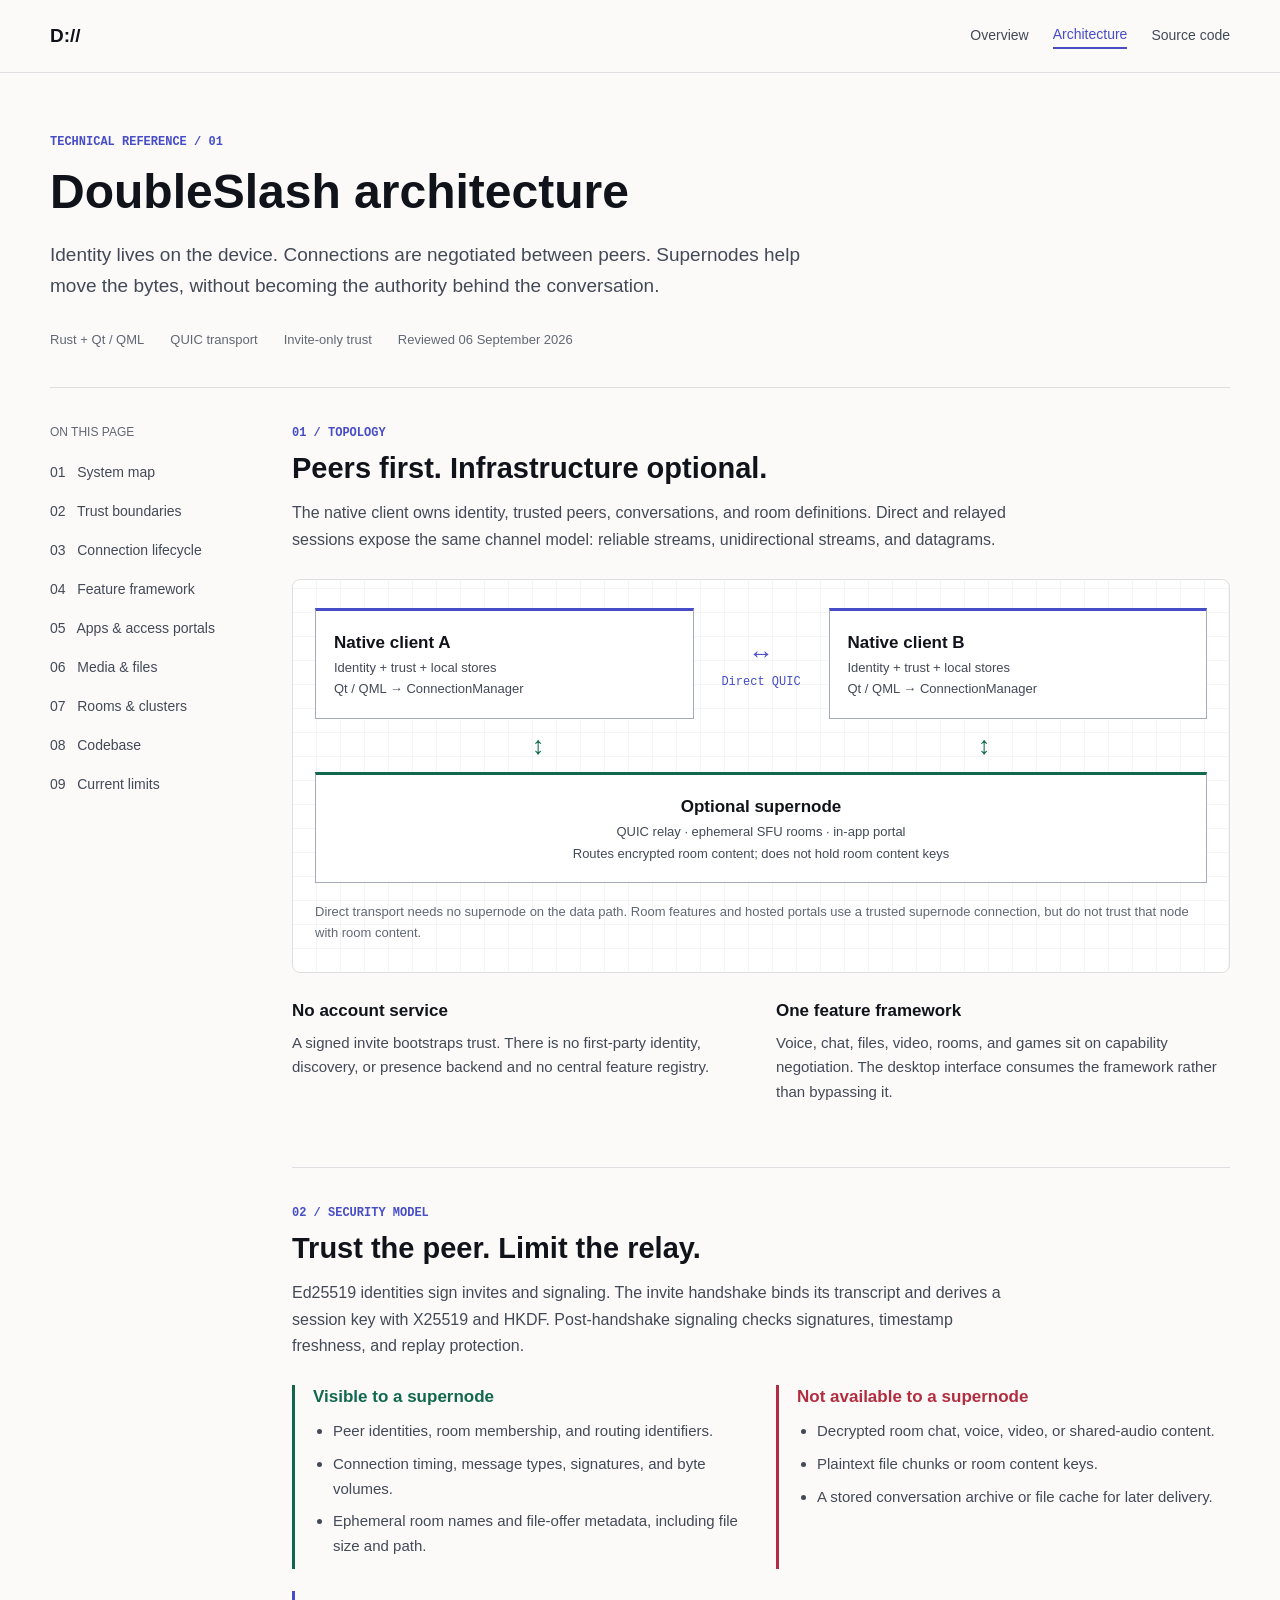
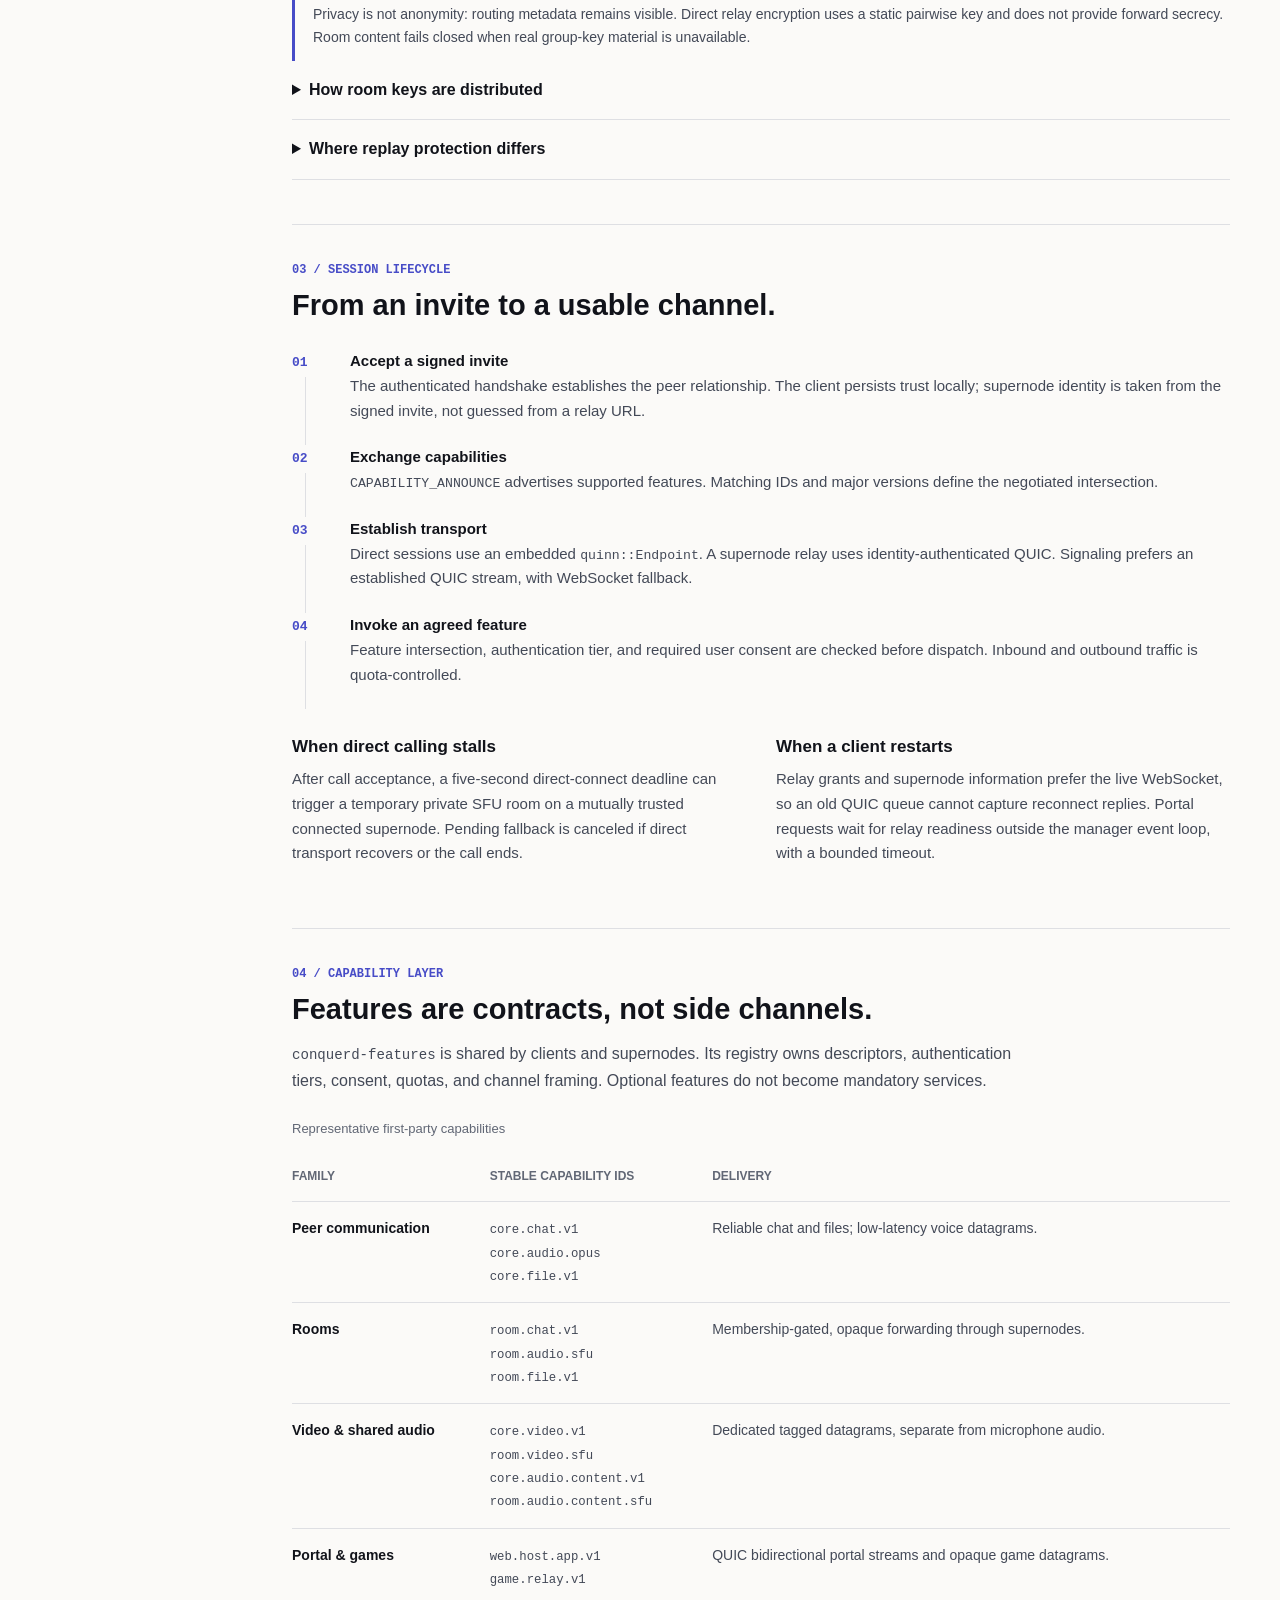
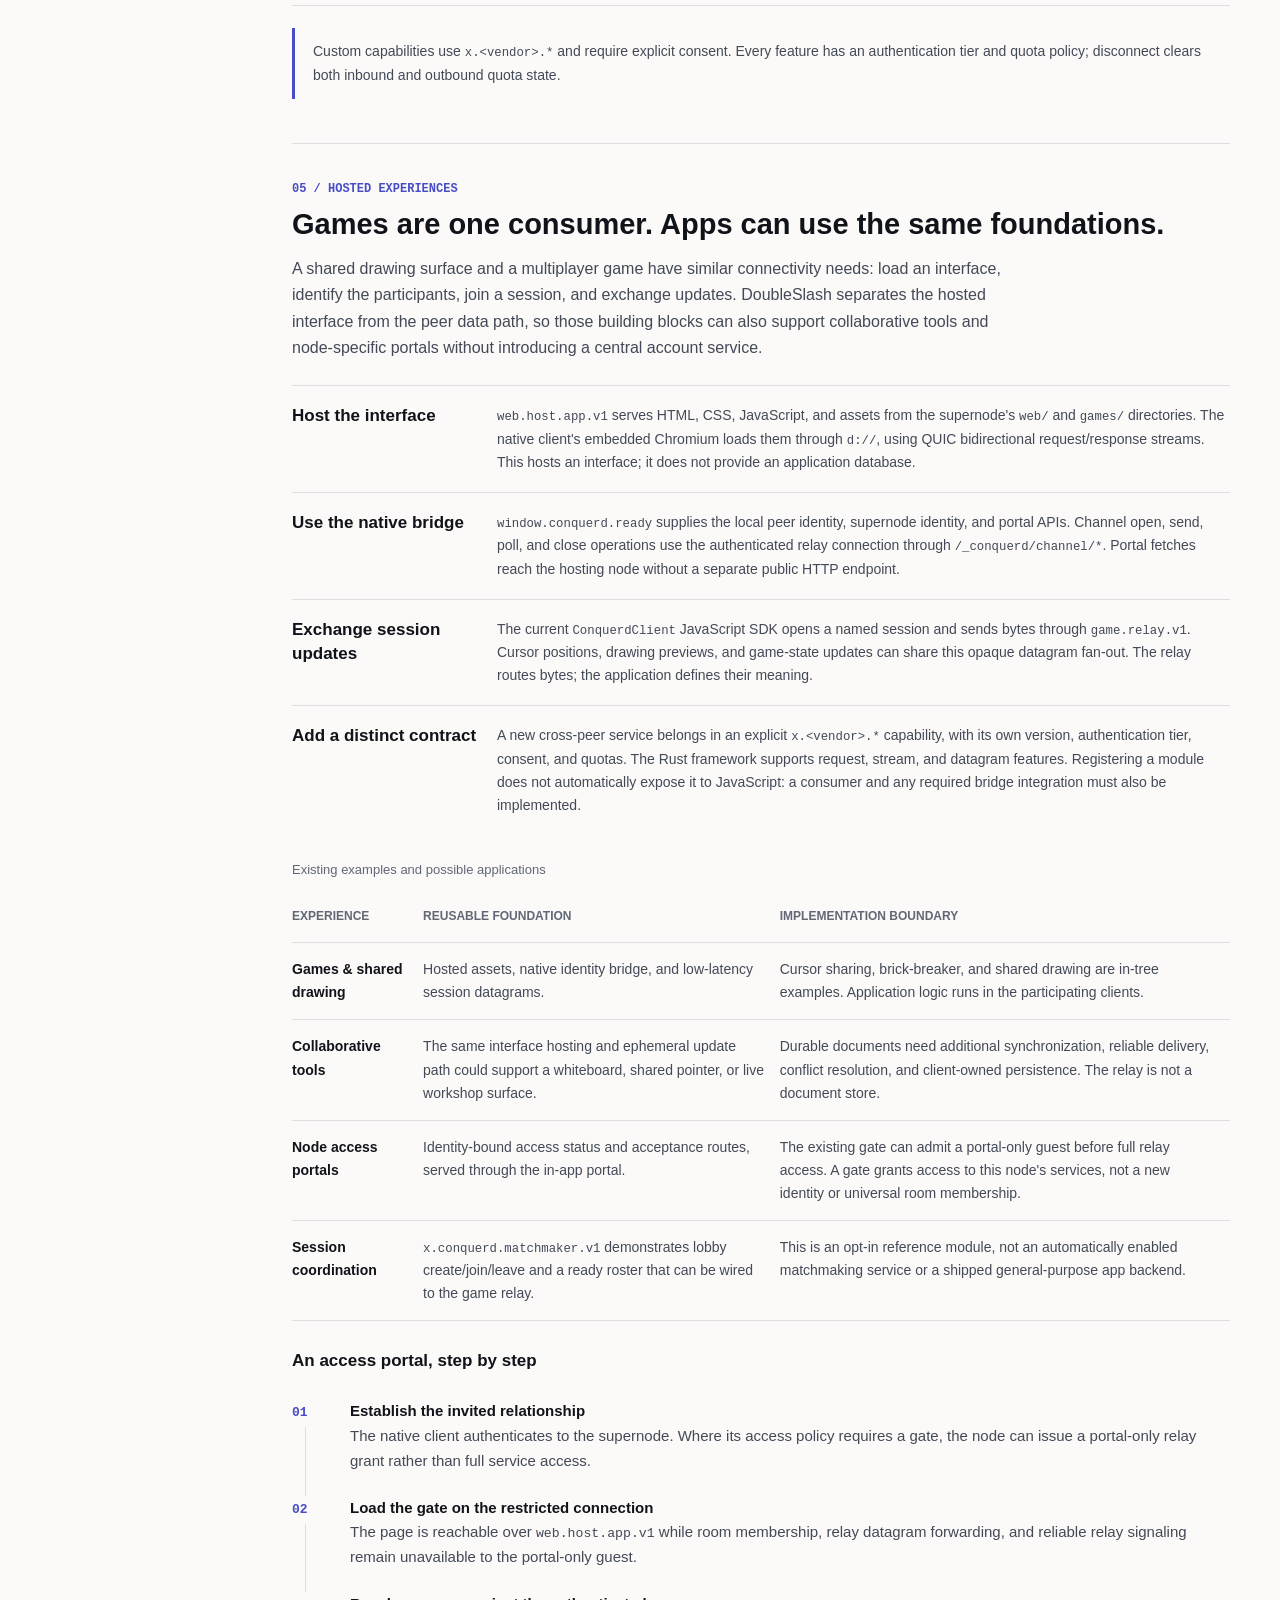
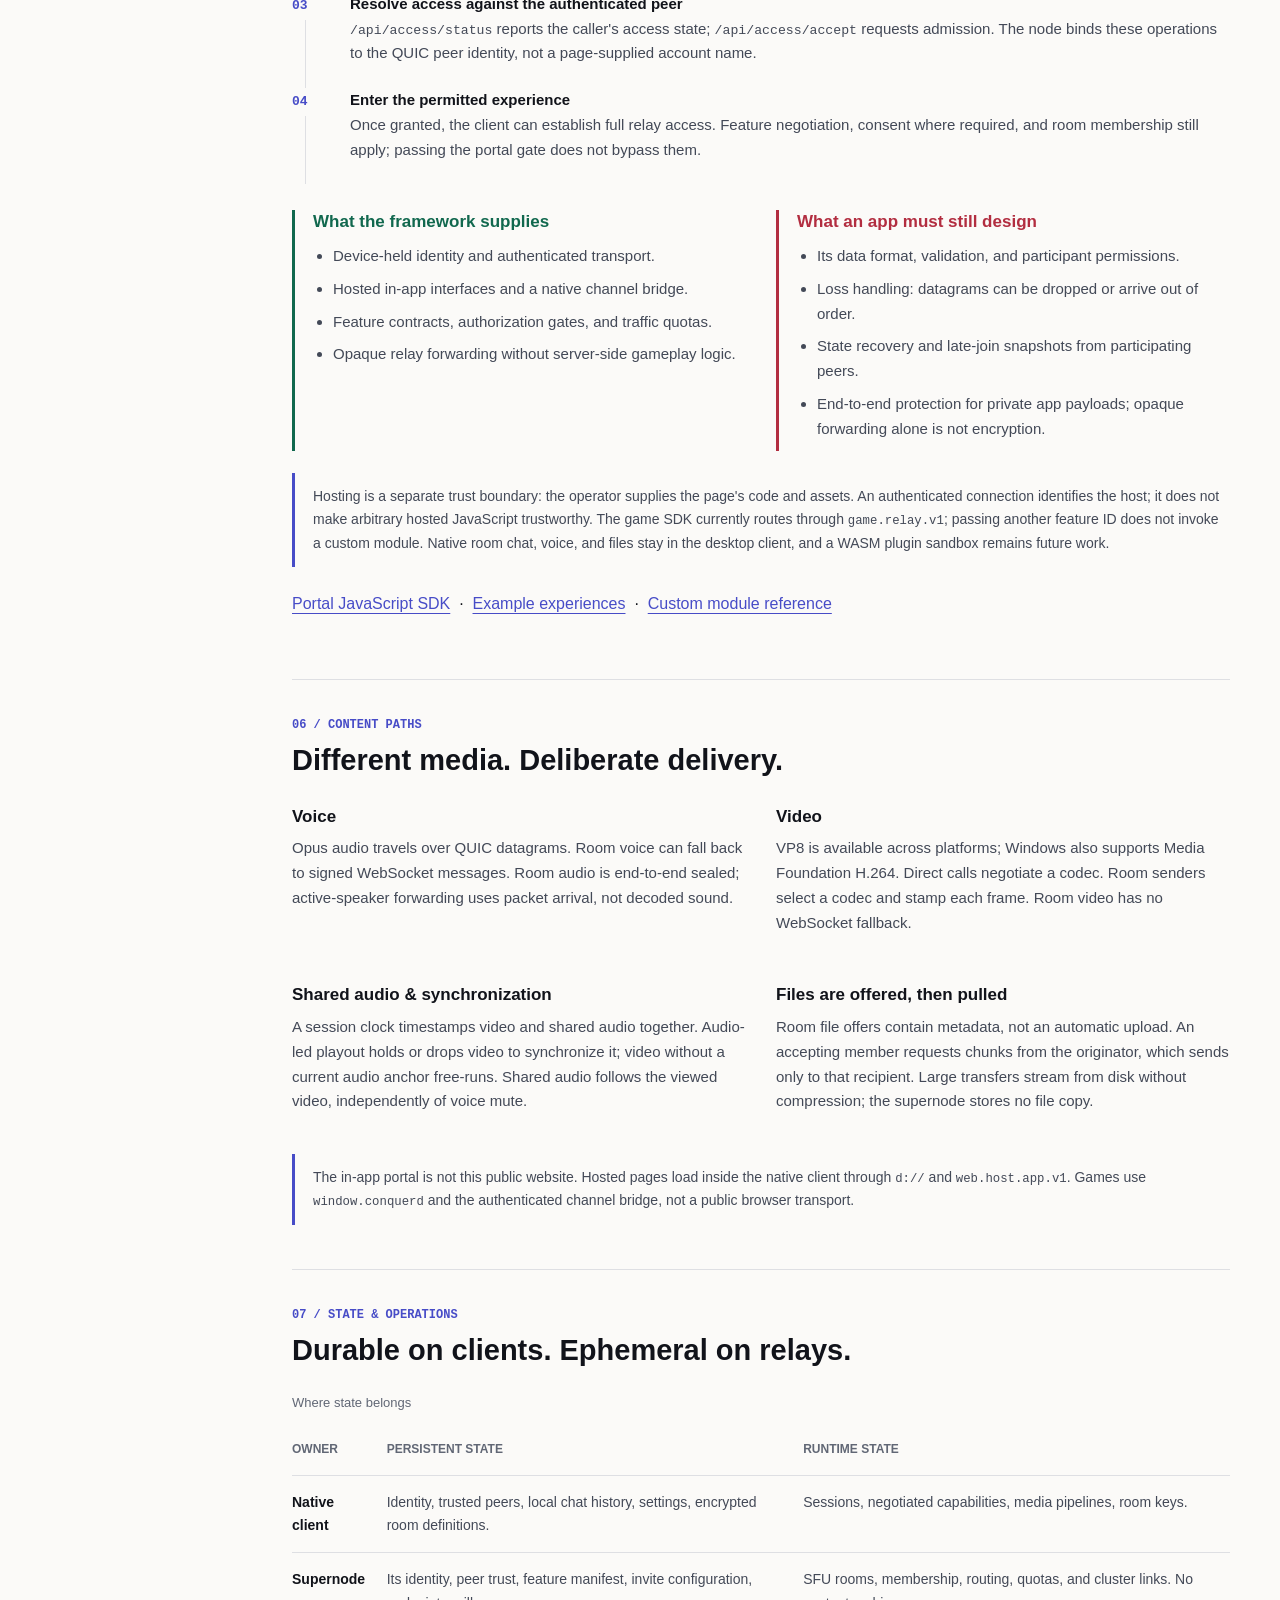
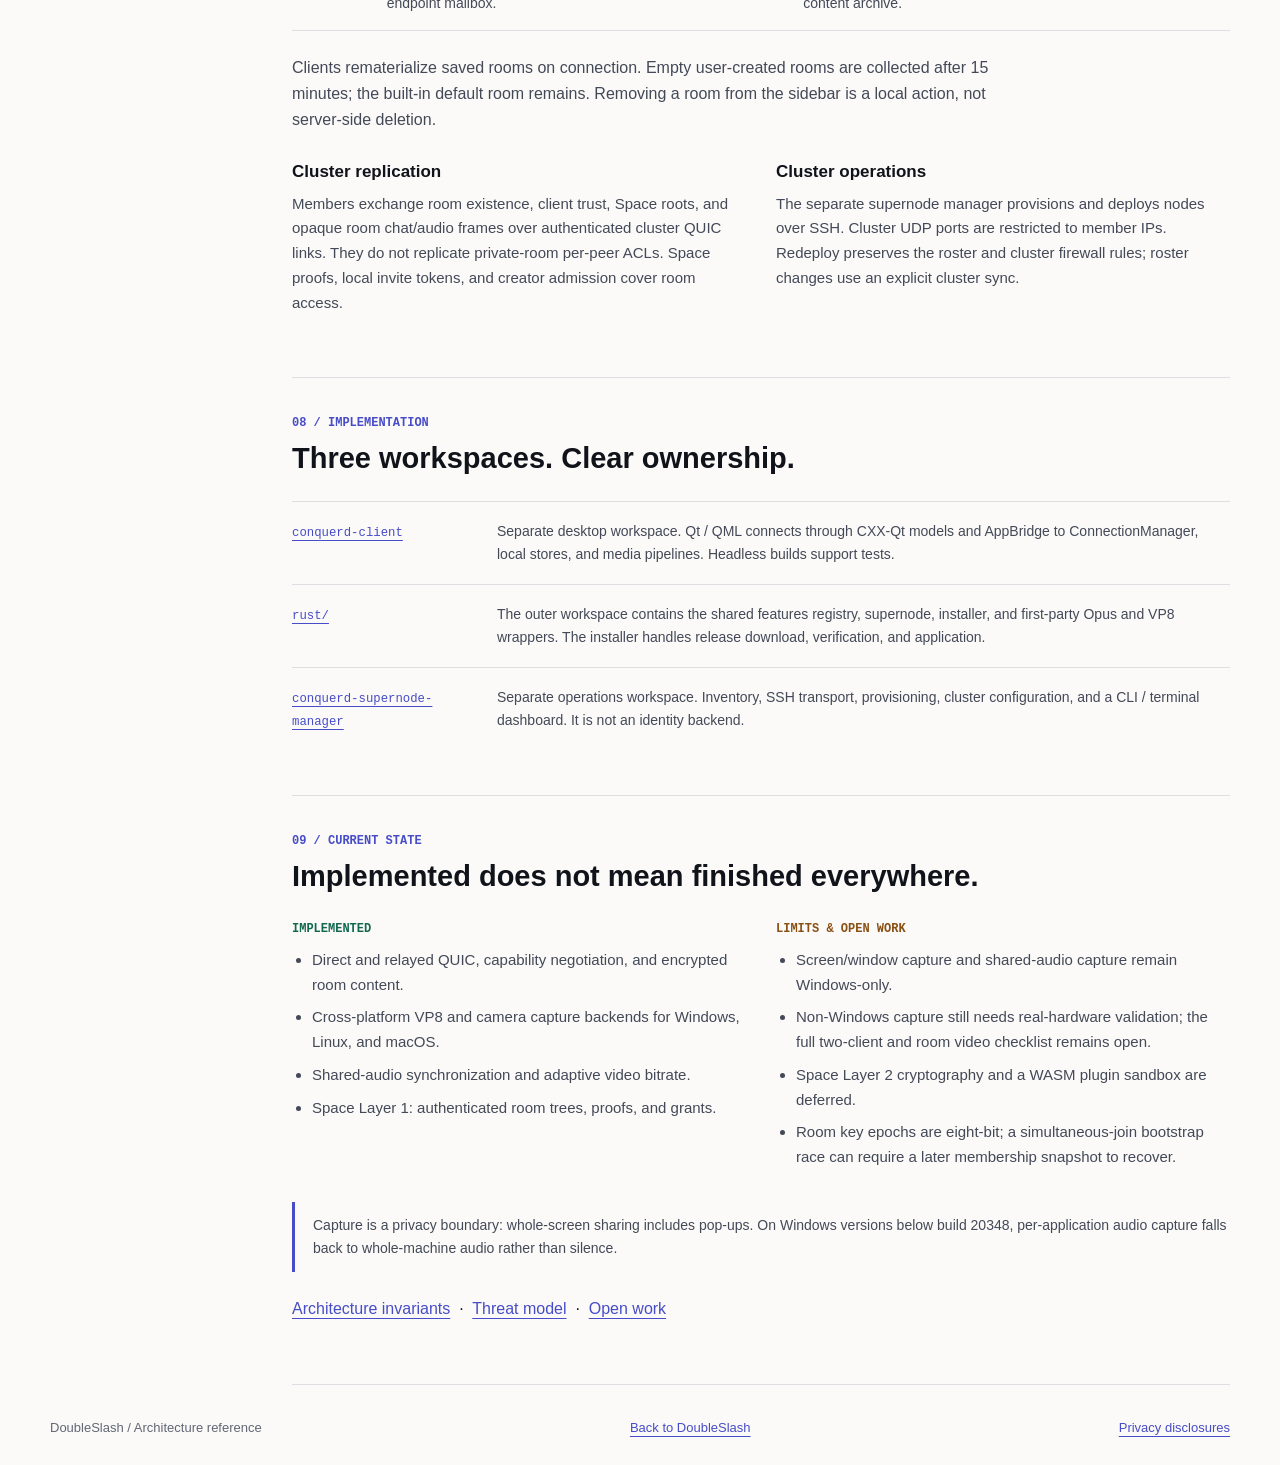
==== architecture.html @ b8dfdf4f "DoubleSlash.space" ====
<!DOCTYPE html>
<html lang="en">
<head>
  <meta charset="UTF-8" />
  <meta name="viewport" content="width=device-width, initial-scale=1.0" />
  <title>DoubleSlash Architecture | Identity, Transport &amp; Trust</title>
  <meta name="description" content="Inside DoubleSlash: client-owned identity, capability-negotiated QUIC connections, opaque supernode relays, and end-to-end encrypted rooms." />
  <link rel="icon" href="conquerd.ico" />
  <style>
    :root { color-scheme: light; --ink: #11131a; --soft: #434957; --muted: #616775; --paper: #fbfaf8; --line: #dedfe3; --brand: #474cc7; --green: #11684e; --red: #b22d40; --max: 1180px; }
    *, *::before, *::after { box-sizing: border-box; }
    html { scroll-behavior: smooth; scroll-padding-top: 100px; }
    body { margin: 0; background: var(--paper); color: var(--ink); font-family: "Segoe UI", sans-serif; line-height: 1.65; letter-spacing: 0; }
    a { color: var(--brand); text-underline-offset: 4px; }
    a:focus-visible, summary:focus-visible { outline: 3px solid var(--brand); outline-offset: 5px; }
    .shell { width: min(calc(100% - 48px), var(--max)); margin-inline: auto; }
    .skip { position: absolute; top: -100px; left: 16px; padding: 12px; background: white; z-index: 20; }
    .skip:focus { top: 12px; }
    header { position: sticky; top: 0; z-index: 10; background: rgba(251,250,248,.97); border-bottom: 1px solid var(--line); }
    .topbar { min-height: 72px; display: flex; align-items: center; justify-content: space-between; gap: 24px; }
    .brand { display: inline-flex; align-items: baseline; gap: 2px; color: var(--ink); font-weight: 800; font-size: 19px; text-decoration: none; }
    .brand img { height: 14px; width: auto; }
    .topbar nav { display: flex; gap: 24px; align-items: center; font-size: 14px; }
    .topbar nav a { color: var(--soft); text-decoration: none; }
    .topbar nav [aria-current] { color: var(--brand); border-bottom: 2px solid var(--brand); }
    .intro { padding: 60px 0 36px; border-bottom: 1px solid var(--line); }
    .kicker, .section-no { color: var(--brand); font: 600 12px/1.5 Consolas, monospace; text-transform: uppercase; }
    .intro h1 { font-size: 48px; line-height: 1.12; margin: 14px 0 20px; font-weight: 700; }
    .intro p { max-width: 770px; font-size: 19px; color: var(--soft); }
    .meta { display: flex; flex-wrap: wrap; gap: 10px 26px; margin-top: 28px; font-size: 13px; color: var(--muted); }
    .layout { display: grid; grid-template-columns: 190px minmax(0,1fr); gap: 52px; }
    aside { align-self: start; position: sticky; top: 104px; padding-top: 35px; }
    aside p { margin: 0 0 12px; font-size: 12px; color: var(--muted); text-transform: uppercase; }
    aside nav { display: grid; gap: 4px; }
    aside a { padding: 6px 0; font-size: 14px; text-decoration: none; color: var(--soft); }
    aside a:hover { color: var(--brand); }
    article { min-width: 0; }
    section { padding: 36px 0 44px; border-bottom: 1px solid var(--line); }
    h2 { margin: 8px 0 14px; font-size: 29px; line-height: 1.25; }
    h3 { margin: 0 0 8px; font-size: 17px; line-height: 1.4; }
    p { margin: 0 0 18px; }
    .lead { color: var(--soft); max-width: 730px; }
    code { font-family: Consolas, monospace; font-size: .88em; overflow-wrap: anywhere; }
    .system-map { margin: 26px 0 18px; padding: 28px 22px; border: 1px solid var(--line); border-radius: 8px; background: repeating-linear-gradient(0deg, transparent, transparent 23px, #e9eaed 24px), repeating-linear-gradient(90deg, #fff, #fff 23px, #e9eaed 24px); }
    .peers { display: grid; grid-template-columns: 1fr 135px 1fr; align-items: center; }
    .endpoint { background: #fff; border: 1px solid #a4abb7; border-top: 3px solid var(--brand); padding: 18px; }
    .endpoint strong { display: block; font-size: 17px; }
    .endpoint span { display: block; font-size: 13px; color: var(--soft); }
    .wire { text-align: center; font: 12px/1.5 Consolas, monospace; color: var(--brand); }
    .wire b { display: block; font-size: 25px; }
    .relay-path { display: flex; justify-content: space-around; color: var(--green); font-size: 25px; margin: 6px 0; }
    .relay { border-top-color: var(--green); text-align: center; }
    figcaption { color: var(--muted); font-size: 13px; margin-top: 18px; }
    .twocol { display: grid; grid-template-columns: 1fr 1fr; gap: 30px; margin-top: 26px; }
    .twocol > div { min-width: 0; }
    .twocol p, li { color: var(--soft); font-size: 15px; }
    ul { padding-left: 20px; margin: 10px 0; }
    li + li { margin-top: 8px; }
    .boundary { border-left: 3px solid var(--green); padding-left: 18px; }
    .boundary.restricted { border-color: var(--red); }
    .boundary h3 { color: var(--green); }
    .boundary.restricted h3 { color: var(--red); }
    .steps { counter-reset: steps; list-style: none; padding: 0; margin: 26px 0; }
    .steps li { position: relative; padding: 0 0 22px 44px; margin: 0; border-left: 1px solid var(--line); margin-left: 13px; }
    .steps li::before { counter-increment: steps; content: counter(steps, decimal-leading-zero); position: absolute; left: -14px; top: 0; background: var(--paper); color: var(--brand); font: 600 13px/28px Consolas, monospace; }
    .steps strong { display: block; color: var(--ink); }
    .note { border-left: 3px solid var(--brand); padding: 12px 0 12px 18px; margin: 22px 0 0; color: var(--soft); font-size: 14px; }
    .table-scroll { overflow-x: auto; margin-top: 24px; }
    table { width: 100%; border-collapse: collapse; font-size: 14px; text-align: left; }
    caption { text-align: left; color: var(--muted); margin-bottom: 12px; font-size: 13px; }
    th, td { padding: 15px 14px 15px 0; border-bottom: 1px solid var(--line); vertical-align: top; }
    th { font-weight: 600; }
    thead th { font-size: 12px; color: var(--muted); text-transform: uppercase; }
    td { color: var(--soft); }
    td:first-child { width: 30%; }
    .layers { margin-top: 24px; }
    .layer { display: grid; grid-template-columns: 185px 1fr; gap: 20px; padding: 18px 0; border-top: 1px solid var(--line); }
    .layer p { margin: 0; font-size: 14px; color: var(--soft); }
    .layer a { font-size: 14px; }
    details { border-bottom: 1px solid var(--line); padding: 16px 0; }
    summary { cursor: pointer; font-weight: 600; }
    details p { margin: 12px 0 0; color: var(--soft); font-size: 15px; }
    .status { font: 600 12px/1.5 Consolas, monospace; color: var(--green); }
    .status.limited { color: #895013; }
    footer { padding: 32px 0; }
    .footer-inner { display: flex; flex-wrap: wrap; justify-content: space-between; gap: 20px; font-size: 13px; color: var(--muted); }
    @media (max-width: 900px) { .layout { grid-template-columns: 1fr; gap: 0; } aside { position: static; padding: 22px 0 0; } aside nav { display: flex; flex-wrap: wrap; gap: 4px 22px; } aside p { display: none; } }
    @media (max-width: 600px) { .shell { width: calc(100% - 32px); } .topbar { gap: 12px; } .topbar nav { gap: 14px; font-size: 12px; } .intro { padding-top: 34px; } .intro h1 { font-size: 34px; } .intro p { font-size: 17px; } h2 { font-size: 25px; } .twocol { grid-template-columns: 1fr; gap: 24px; } .peers { grid-template-columns: 1fr; gap: 12px; } .wire b { display: inline; padding-right: 8px; } .endpoint { padding: 14px; } .system-map { padding: 20px 16px; } .layer { grid-template-columns: 1fr; gap: 8px; } th, td { padding-right: 10px; } .topbar .source-nav { display: none; } }
    @media (prefers-reduced-motion: reduce) { html { scroll-behavior: auto; } }
    @media print { header, aside { display: none; } .layout { display: block; } .shell { width: 100%; } body { background: white; } section, .system-map { break-inside: avoid; } }
  </style>
</head>
<body>
  <a class="skip" href="#main">Skip to architecture</a>
  <header>
    <div class="shell topbar">
      <a class="brand" href="index.html" aria-label="DoubleSlash home">D://</a>
      <nav aria-label="Main navigation"><a href="index.html">Overview</a><a href="architecture.html" aria-current="page">Architecture</a><a class="source-nav" href="https://github.com/ConquerD/ConquerD">Source code</a></nav>
    </div>
  </header>
  <main id="main" class="shell">
    <div class="intro">
      <div class="kicker">Technical reference / 01</div>
      <h1>DoubleSlash architecture</h1>
      <p>Identity lives on the device. Connections are negotiated between peers. Supernodes help move the bytes, without becoming the authority behind the conversation.</p>
      <div class="meta"><span>Rust + Qt / QML</span><span>QUIC transport</span><span>Invite-only trust</span><span>Reviewed <time datetime="2026-09-06">06 September 2026</time></span></div>
    </div>
    <div class="layout">
      <aside><p>On this page</p><nav aria-label="Architecture sections"><a href="#system">01 &nbsp; System map</a><a href="#trust">02 &nbsp; Trust boundaries</a><a href="#connection">03 &nbsp; Connection lifecycle</a><a href="#features">04 &nbsp; Feature framework</a><a href="#apps">05 &nbsp; Apps &amp; access portals</a><a href="#media">06 &nbsp; Media &amp; files</a><a href="#cluster">07 &nbsp; Rooms &amp; clusters</a><a href="#code">08 &nbsp; Codebase</a><a href="#status">09 &nbsp; Current limits</a></nav></aside>
      <article>
        <section id="system">
          <div class="section-no">01 / Topology</div><h2>Peers first. Infrastructure optional.</h2>
          <p class="lead">The native client owns identity, trusted peers, conversations, and room definitions. Direct and relayed sessions expose the same channel model: reliable streams, unidirectional streams, and datagrams.</p>
          <figure class="system-map" aria-label="Two native clients connect directly over QUIC or through an optional supernode relay.">
            <div class="peers"><div class="endpoint"><strong>Native client A</strong><span>Identity + trust + local stores</span><span>Qt / QML &rarr; ConnectionManager</span></div><div class="wire"><b aria-hidden="true">&harr;</b>Direct QUIC</div><div class="endpoint"><strong>Native client B</strong><span>Identity + trust + local stores</span><span>Qt / QML &rarr; ConnectionManager</span></div></div>
            <div class="relay-path" aria-hidden="true"><span>&updownarrow;</span><span>&updownarrow;</span></div>
            <div class="endpoint relay"><strong>Optional supernode</strong><span>QUIC relay &middot; ephemeral SFU rooms &middot; in-app portal</span><span>Routes encrypted room content; does not hold room content keys</span></div>
            <figcaption>Direct transport needs no supernode on the data path. Room features and hosted portals use a trusted supernode connection, but do not trust that node with room content.</figcaption>
          </figure>
          <div class="twocol"><div><h3>No account service</h3><p>A signed invite bootstraps trust. There is no first-party identity, discovery, or presence backend and no central feature registry.</p></div><div><h3>One feature framework</h3><p>Voice, chat, files, video, rooms, and games sit on capability negotiation. The desktop interface consumes the framework rather than bypassing it.</p></div></div>
        </section>
        <section id="trust">
          <div class="section-no">02 / Security model</div><h2>Trust the peer. Limit the relay.</h2>
          <p class="lead">Ed25519 identities sign invites and signaling. The invite handshake binds its transcript and derives a session key with X25519 and HKDF. Post-handshake signaling checks signatures, timestamp freshness, and replay protection.</p>
          <div class="twocol"><div class="boundary"><h3>Visible to a supernode</h3><ul><li>Peer identities, room membership, and routing identifiers.</li><li>Connection timing, message types, signatures, and byte volumes.</li><li>Ephemeral room names and file-offer metadata, including file size and path.</li></ul></div><div class="boundary restricted"><h3>Not available to a supernode</h3><ul><li>Decrypted room chat, voice, video, or shared-audio content.</li><li>Plaintext file chunks or room content keys.</li><li>A stored conversation archive or file cache for later delivery.</li></ul></div></div>
          <p class="note">Privacy is not anonymity: routing metadata remains visible. Direct relay encryption uses a static pairwise key and does not provide forward secrecy. Room content fails closed when real group-key material is unavailable.</p>
          <details><summary>How room keys are distributed</summary><p>The lexicographically smallest current member acts as the elected keyer. It seals epoch key material to each member and rotates the room key on departure. Receivers accept keys only from the elected keyer at a plausible epoch; acknowledgment and bounded retries cover lost distributions.</p></details>
          <details><summary>Where replay protection differs</summary><p>Signed signaling uses a five-minute freshness window and a per-sender signature replay guard. Real-time room audio and receiver-idempotent ordered file payloads skip signature deduplication, but still require valid signatures and fresh timestamps.</p></details>
        </section>
        <section id="connection">
          <div class="section-no">03 / Session lifecycle</div><h2>From an invite to a usable channel.</h2>
          <ol class="steps"><li><strong>Accept a signed invite</strong>The authenticated handshake establishes the peer relationship. The client persists trust locally; supernode identity is taken from the signed invite, not guessed from a relay URL.</li><li><strong>Exchange capabilities</strong><code>CAPABILITY_ANNOUNCE</code> advertises supported features. Matching IDs and major versions define the negotiated intersection.</li><li><strong>Establish transport</strong>Direct sessions use an embedded <code>quinn::Endpoint</code>. A supernode relay uses identity-authenticated QUIC. Signaling prefers an established QUIC stream, with WebSocket fallback.</li><li><strong>Invoke an agreed feature</strong>Feature intersection, authentication tier, and required user consent are checked before dispatch. Inbound and outbound traffic is quota-controlled.</li></ol>
          <div class="twocol"><div><h3>When direct calling stalls</h3><p>After call acceptance, a five-second direct-connect deadline can trigger a temporary private SFU room on a mutually trusted connected supernode. Pending fallback is canceled if direct transport recovers or the call ends.</p></div><div><h3>When a client restarts</h3><p>Relay grants and supernode information prefer the live WebSocket, so an old QUIC queue cannot capture reconnect replies. Portal requests wait for relay readiness outside the manager event loop, with a bounded timeout.</p></div></div>
        </section>
        <section id="features">
          <div class="section-no">04 / Capability layer</div><h2>Features are contracts, not side channels.</h2>
          <p class="lead"><code>conquerd-features</code> is shared by clients and supernodes. Its registry owns descriptors, authentication tiers, consent, quotas, and channel framing. Optional features do not become mandatory services.</p>
          <div class="table-scroll" tabindex="0" role="region" aria-label="Capability families"><table><caption>Representative first-party capabilities</caption><thead><tr><th scope="col">Family</th><th scope="col">Stable capability IDs</th><th scope="col">Delivery</th></tr></thead><tbody>
            <tr><th scope="row">Peer communication</th><td><code>core.chat.v1</code><br /><code>core.audio.opus</code><br /><code>core.file.v1</code></td><td>Reliable chat and files; low-latency voice datagrams.</td></tr>
            <tr><th scope="row">Rooms</th><td><code>room.chat.v1</code><br /><code>room.audio.sfu</code><br /><code>room.file.v1</code></td><td>Membership-gated, opaque forwarding through supernodes.</td></tr>
            <tr><th scope="row">Video &amp; shared audio</th><td><code>core.video.v1</code><br /><code>room.video.sfu</code><br /><code>core.audio.content.v1</code><br /><code>room.audio.content.sfu</code></td><td>Dedicated tagged datagrams, separate from microphone audio.</td></tr>
            <tr><th scope="row">Portal &amp; games</th><td><code>web.host.app.v1</code><br /><code>game.relay.v1</code></td><td>QUIC bidirectional portal streams and opaque game datagrams.</td></tr>
          </tbody></table></div>
          <p class="note">Custom capabilities use <code>x.&lt;vendor&gt;.*</code> and require explicit consent. Every feature has an authentication tier and quota policy; disconnect clears both inbound and outbound quota state.</p>
        </section>
        <section id="apps">
          <div class="section-no">05 / Hosted experiences</div><h2>Games are one consumer. Apps can use the same foundations.</h2>
          <p class="lead">A shared drawing surface and a multiplayer game have similar connectivity needs: load an interface, identify the participants, join a session, and exchange updates. DoubleSlash separates the hosted interface from the peer data path, so those building blocks can also support collaborative tools and node-specific portals without introducing a central account service.</p>
          <div class="layers">
            <div class="layer"><h3>Host the interface</h3><p><code>web.host.app.v1</code> serves HTML, CSS, JavaScript, and assets from the supernode's <code>web/</code> and <code>games/</code> directories. The native client's embedded Chromium loads them through <code>d://</code>, using QUIC bidirectional request/response streams. This hosts an interface; it does not provide an application database.</p></div>
            <div class="layer"><h3>Use the native bridge</h3><p><code>window.conquerd.ready</code> supplies the local peer identity, supernode identity, and portal APIs. Channel open, send, poll, and close operations use the authenticated relay connection through <code>/_conquerd/channel/*</code>. Portal fetches reach the hosting node without a separate public HTTP endpoint.</p></div>
            <div class="layer"><h3>Exchange session updates</h3><p>The current <code>ConquerdClient</code> JavaScript SDK opens a named session and sends bytes through <code>game.relay.v1</code>. Cursor positions, drawing previews, and game-state updates can share this opaque datagram fan-out. The relay routes bytes; the application defines their meaning.</p></div>
            <div class="layer"><h3>Add a distinct contract</h3><p>A new cross-peer service belongs in an explicit <code>x.&lt;vendor&gt;.*</code> capability, with its own version, authentication tier, consent, and quotas. The Rust framework supports request, stream, and datagram features. Registering a module does not automatically expose it to JavaScript: a consumer and any required bridge integration must also be implemented.</p></div>
          </div>
          <div class="table-scroll" tabindex="0" role="region" aria-label="Application building blocks"><table><caption>Existing examples and possible applications</caption><thead><tr><th scope="col">Experience</th><th scope="col">Reusable foundation</th><th scope="col">Implementation boundary</th></tr></thead><tbody>
            <tr><th scope="row">Games &amp; shared drawing</th><td>Hosted assets, native identity bridge, and low-latency session datagrams.</td><td>Cursor sharing, brick-breaker, and shared drawing are in-tree examples. Application logic runs in the participating clients.</td></tr>
            <tr><th scope="row">Collaborative tools</th><td>The same interface hosting and ephemeral update path could support a whiteboard, shared pointer, or live workshop surface.</td><td>Durable documents need additional synchronization, reliable delivery, conflict resolution, and client-owned persistence. The relay is not a document store.</td></tr>
            <tr><th scope="row">Node access portals</th><td>Identity-bound access status and acceptance routes, served through the in-app portal.</td><td>The existing gate can admit a portal-only guest before full relay access. A gate grants access to this node's services, not a new identity or universal room membership.</td></tr>
            <tr><th scope="row">Session coordination</th><td><code>x.conquerd.matchmaker.v1</code> demonstrates lobby create/join/leave and a ready roster that can be wired to the game relay.</td><td>This is an opt-in reference module, not an automatically enabled matchmaking service or a shipped general-purpose app backend.</td></tr>
          </tbody></table></div>
          <h3 style="margin-top:28px">An access portal, step by step</h3>
          <ol class="steps"><li><strong>Establish the invited relationship</strong>The native client authenticates to the supernode. Where its access policy requires a gate, the node can issue a portal-only relay grant rather than full service access.</li><li><strong>Load the gate on the restricted connection</strong>The page is reachable over <code>web.host.app.v1</code> while room membership, relay datagram forwarding, and reliable relay signaling remain unavailable to the portal-only guest.</li><li><strong>Resolve access against the authenticated peer</strong><code>/api/access/status</code> reports the caller's access state; <code>/api/access/accept</code> requests admission. The node binds these operations to the QUIC peer identity, not a page-supplied account name.</li><li><strong>Enter the permitted experience</strong>Once granted, the client can establish full relay access. Feature negotiation, consent where required, and room membership still apply; passing the portal gate does not bypass them.</li></ol>
          <div class="twocol"><div class="boundary"><h3>What the framework supplies</h3><ul><li>Device-held identity and authenticated transport.</li><li>Hosted in-app interfaces and a native channel bridge.</li><li>Feature contracts, authorization gates, and traffic quotas.</li><li>Opaque relay forwarding without server-side gameplay logic.</li></ul></div><div class="boundary restricted"><h3>What an app must still design</h3><ul><li>Its data format, validation, and participant permissions.</li><li>Loss handling: datagrams can be dropped or arrive out of order.</li><li>State recovery and late-join snapshots from participating peers.</li><li>End-to-end protection for private app payloads; opaque forwarding alone is not encryption.</li></ul></div></div>
          <p class="note">Hosting is a separate trust boundary: the operator supplies the page's code and assets. An authenticated connection identifies the host; it does not make arbitrary hosted JavaScript trustworthy. The game SDK currently routes through <code>game.relay.v1</code>; passing another feature ID does not invoke a custom module. Native room chat, voice, and files stay in the desktop client, and a WASM plugin sandbox remains future work.</p>
          <p style="margin-top:24px"><a href="https://github.com/ConquerD/ConquerD/blob/develop/web-sdk/conquerd.mjs">Portal JavaScript SDK</a> &nbsp;&middot;&nbsp; <a href="https://github.com/ConquerD/ConquerD/tree/develop/games">Example experiences</a> &nbsp;&middot;&nbsp; <a href="https://github.com/ConquerD/ConquerD/blob/develop/rust/conquerd-features/src/examples.rs">Custom module reference</a></p>
        </section>
        <section id="media">
          <div class="section-no">06 / Content paths</div><h2>Different media. Deliberate delivery.</h2>
          <div class="twocol"><div><h3>Voice</h3><p>Opus audio travels over QUIC datagrams. Room voice can fall back to signed WebSocket messages. Room audio is end-to-end sealed; active-speaker forwarding uses packet arrival, not decoded sound.</p></div><div><h3>Video</h3><p>VP8 is available across platforms; Windows also supports Media Foundation H.264. Direct calls negotiate a codec. Room senders select a codec and stamp each frame. Room video has no WebSocket fallback.</p></div><div><h3>Shared audio &amp; synchronization</h3><p>A session clock timestamps video and shared audio together. Audio-led playout holds or drops video to synchronize it; video without a current audio anchor free-runs. Shared audio follows the viewed video, independently of voice mute.</p></div><div><h3>Files are offered, then pulled</h3><p>Room file offers contain metadata, not an automatic upload. An accepting member requests chunks from the originator, which sends only to that recipient. Large transfers stream from disk without compression; the supernode stores no file copy.</p></div></div>
          <p class="note">The in-app portal is not this public website. Hosted pages load inside the native client through <code>d://</code> and <code>web.host.app.v1</code>. Games use <code>window.conquerd</code> and the authenticated channel bridge, not a public browser transport.</p>
        </section>
        <section id="cluster">
          <div class="section-no">07 / State &amp; operations</div><h2>Durable on clients. Ephemeral on relays.</h2>
          <div class="table-scroll" tabindex="0" role="region" aria-label="State ownership"><table><caption>Where state belongs</caption><thead><tr><th scope="col">Owner</th><th scope="col">Persistent state</th><th scope="col">Runtime state</th></tr></thead><tbody><tr><th scope="row">Native client</th><td>Identity, trusted peers, local chat history, settings, encrypted room definitions.</td><td>Sessions, negotiated capabilities, media pipelines, room keys.</td></tr><tr><th scope="row">Supernode</th><td>Its identity, peer trust, feature manifest, invite configuration, endpoint mailbox.</td><td>SFU rooms, membership, routing, quotas, and cluster links. No content archive.</td></tr></tbody></table></div>
          <p class="lead" style="margin-top:24px">Clients rematerialize saved rooms on connection. Empty user-created rooms are collected after 15 minutes; the built-in default room remains. Removing a room from the sidebar is a local action, not server-side deletion.</p>
          <div class="twocol"><div><h3>Cluster replication</h3><p>Members exchange room existence, client trust, Space roots, and opaque room chat/audio frames over authenticated cluster QUIC links. They do not replicate private-room per-peer ACLs. Space proofs, local invite tokens, and creator admission cover room access.</p></div><div><h3>Cluster operations</h3><p>The separate supernode manager provisions and deploys nodes over SSH. Cluster UDP ports are restricted to member IPs. Redeploy preserves the roster and cluster firewall rules; roster changes use an explicit cluster sync.</p></div></div>
        </section>
        <section id="code">
          <div class="section-no">08 / Implementation</div><h2>Three workspaces. Clear ownership.</h2>
          <div class="layers"><div class="layer"><a href="https://github.com/ConquerD/ConquerD/tree/develop/rust/conquerd-client"><code>conquerd-client</code></a><p>Separate desktop workspace. Qt / QML connects through CXX-Qt models and AppBridge to ConnectionManager, local stores, and media pipelines. Headless builds support tests.</p></div><div class="layer"><a href="https://github.com/ConquerD/ConquerD/tree/develop/rust"><code>rust/</code></a><p>The outer workspace contains the shared features registry, supernode, installer, and first-party Opus and VP8 wrappers. The installer handles release download, verification, and application.</p></div><div class="layer"><a href="https://github.com/ConquerD/ConquerD/tree/develop/rust/conquerd-supernode-manager"><code>conquerd-supernode-manager</code></a><p>Separate operations workspace. Inventory, SSH transport, provisioning, cluster configuration, and a CLI / terminal dashboard. It is not an identity backend.</p></div></div>
        </section>
        <section id="status">
          <div class="section-no">09 / Current state</div><h2>Implemented does not mean finished everywhere.</h2>
          <div class="twocol"><div><div class="status">IMPLEMENTED</div><ul><li>Direct and relayed QUIC, capability negotiation, and encrypted room content.</li><li>Cross-platform VP8 and camera capture backends for Windows, Linux, and macOS.</li><li>Shared-audio synchronization and adaptive video bitrate.</li><li>Space Layer 1: authenticated room trees, proofs, and grants.</li></ul></div><div><div class="status limited">LIMITS &amp; OPEN WORK</div><ul><li>Screen/window capture and shared-audio capture remain Windows-only.</li><li>Non-Windows capture still needs real-hardware validation; the full two-client and room video checklist remains open.</li><li>Space Layer 2 cryptography and a WASM plugin sandbox are deferred.</li><li>Room key epochs are eight-bit; a simultaneous-join bootstrap race can require a later membership snapshot to recover.</li></ul></div></div>
          <p class="note">Capture is a privacy boundary: whole-screen sharing includes pop-ups. On Windows versions below build 20348, per-application audio capture falls back to whole-machine audio rather than silence.</p>
          <p style="margin-top:24px"><a href="https://github.com/ConquerD/ConquerD/blob/develop/agents.md">Architecture invariants</a> &nbsp;&middot;&nbsp; <a href="https://github.com/ConquerD/ConquerD/blob/develop/docs/THREAT_MODEL.md">Threat model</a> &nbsp;&middot;&nbsp; <a href="https://github.com/ConquerD/ConquerD/blob/develop/backlog.md">Open work</a></p>
        </section>
      </article>
    </div>
  </main>
  <footer><div class="shell footer-inner"><span>DoubleSlash / Architecture reference</span><a href="index.html">Back to DoubleSlash</a><a href="https://github.com/ConquerD/ConquerD/blob/develop/PRIVACY.md">Privacy disclosures</a></div></footer>
</body>
</html>
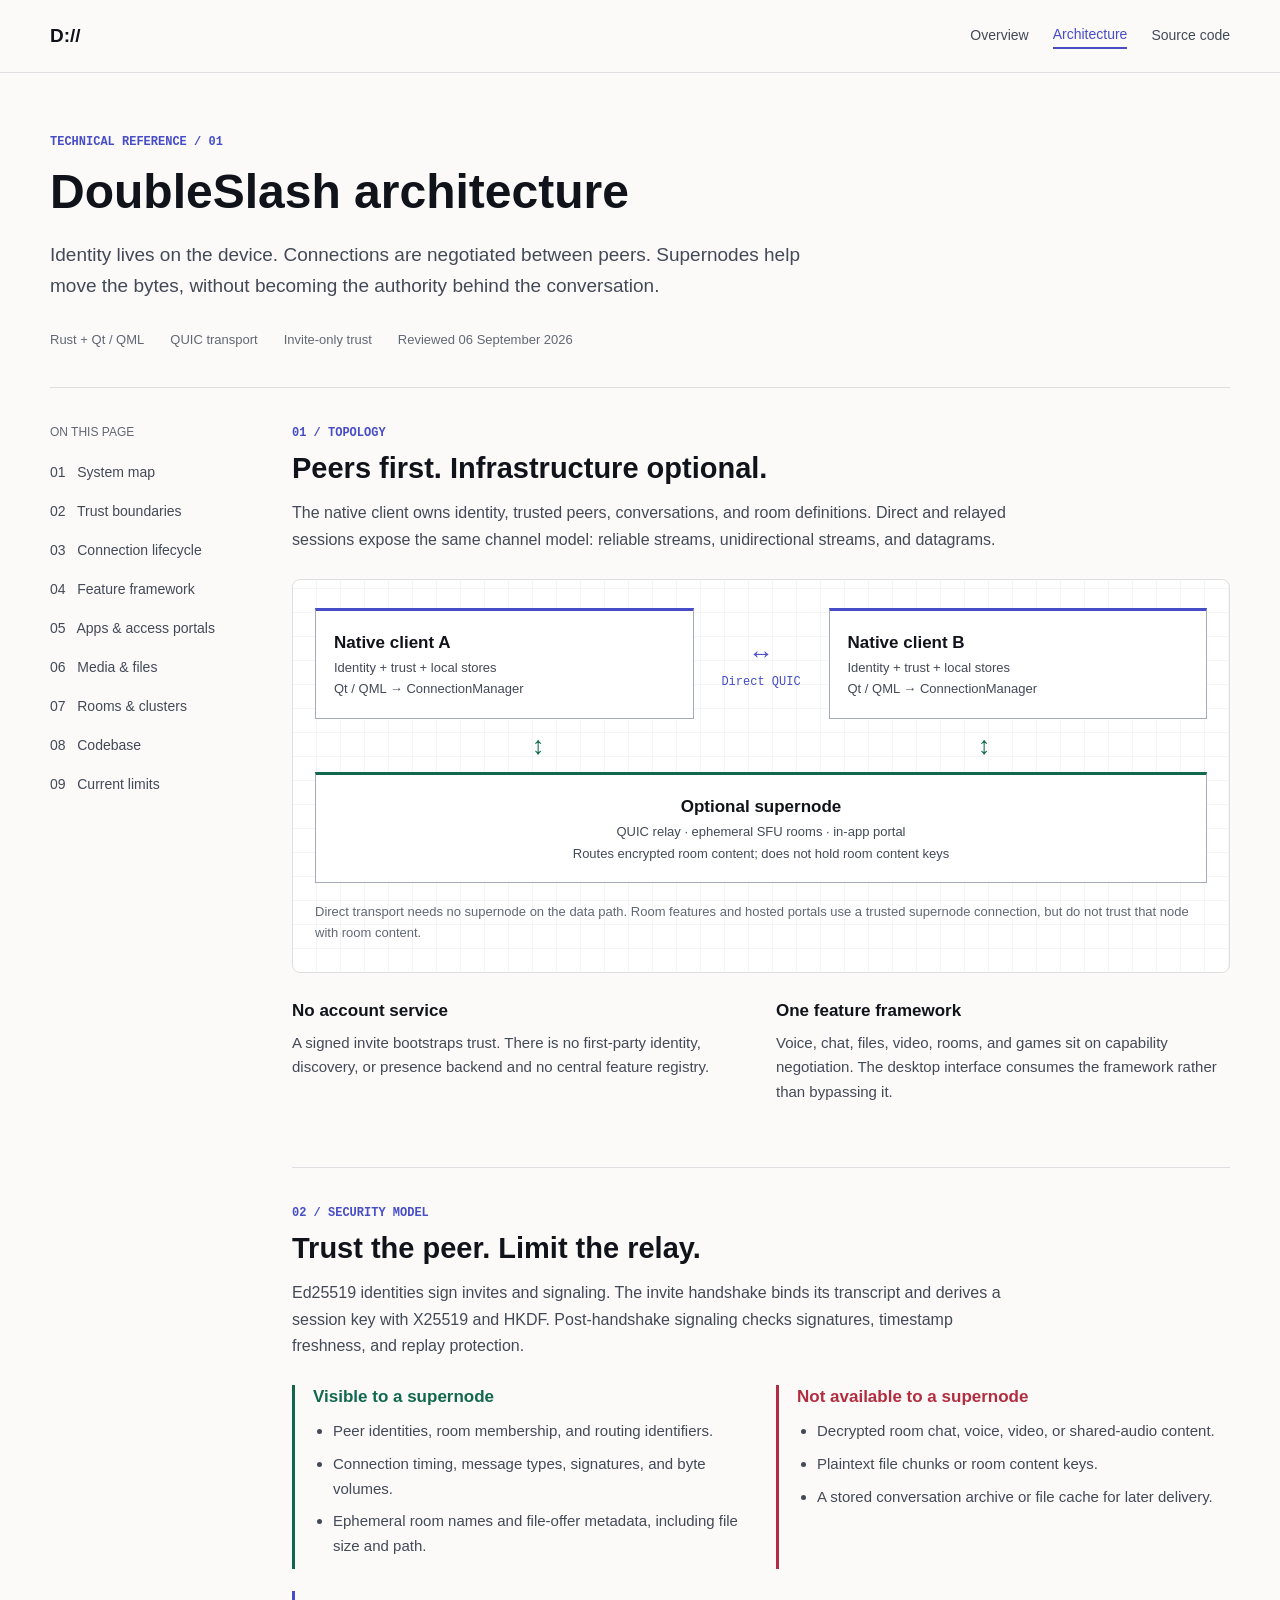
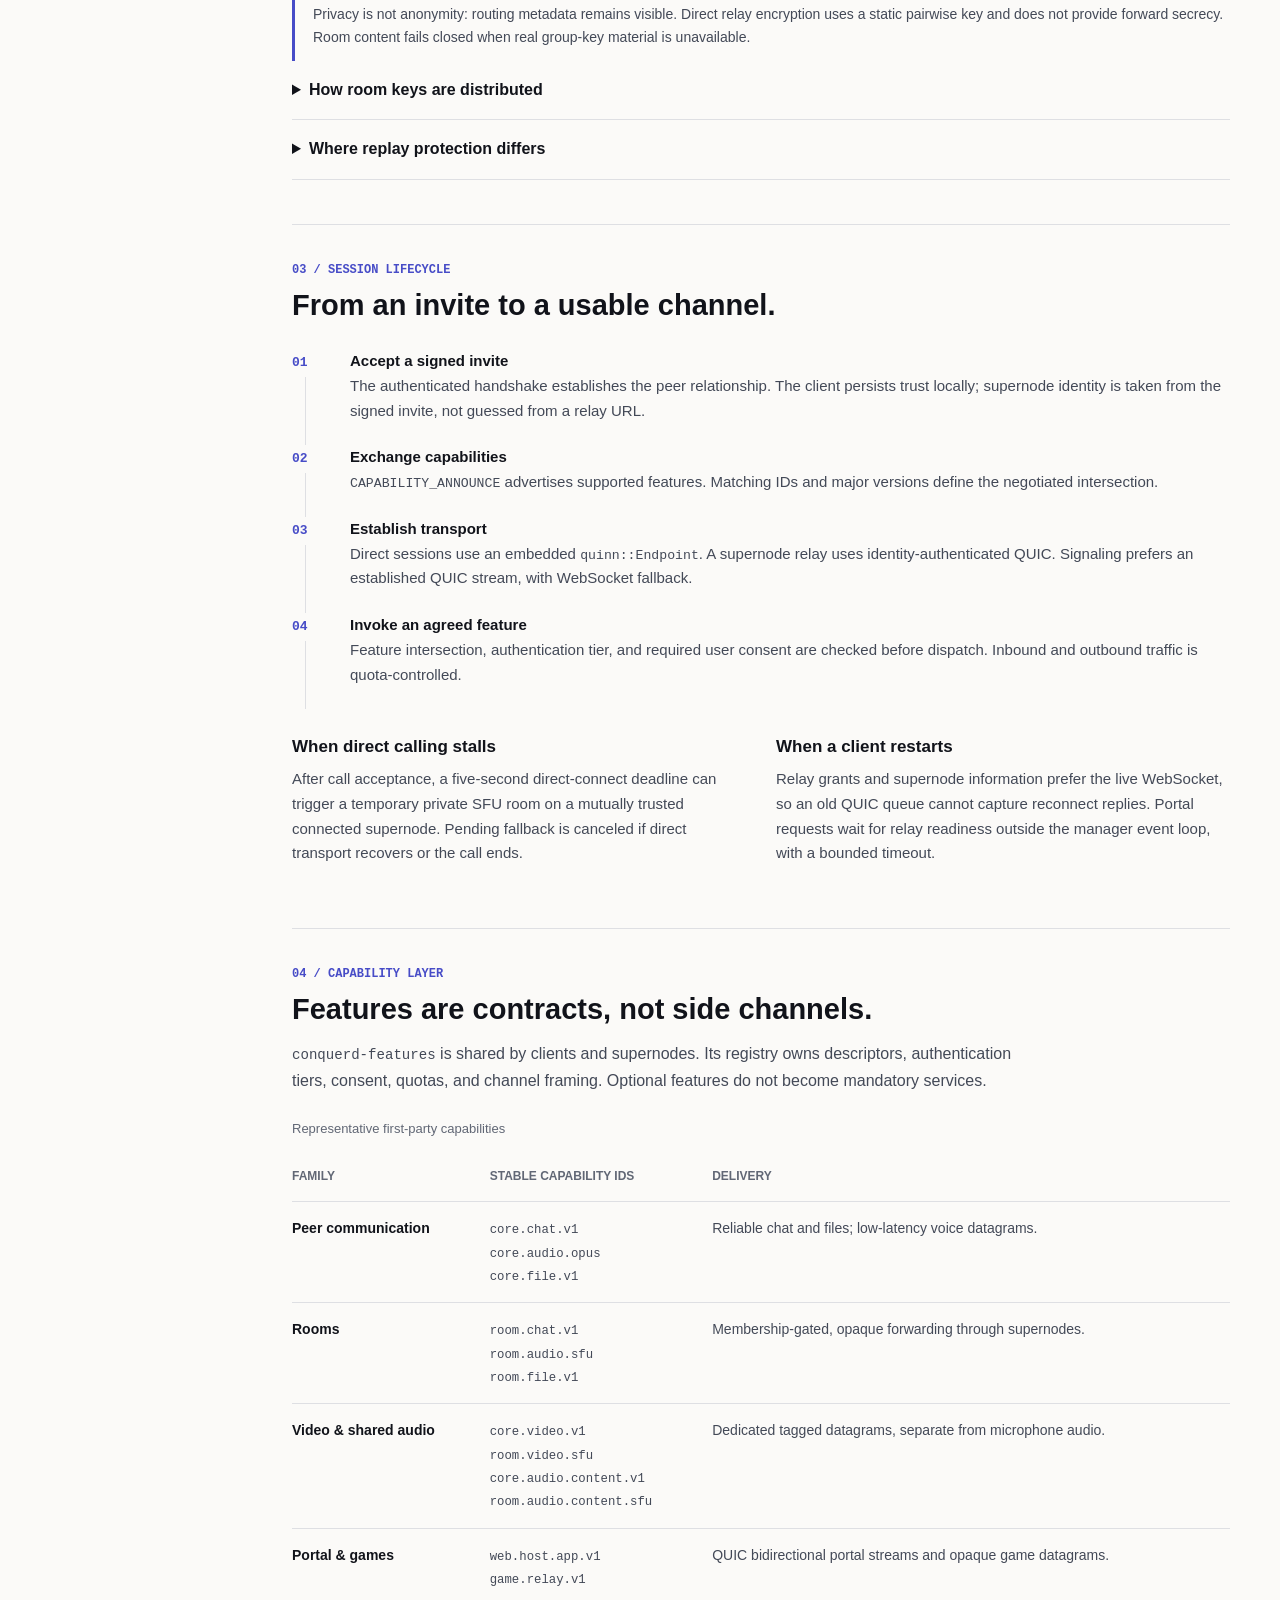
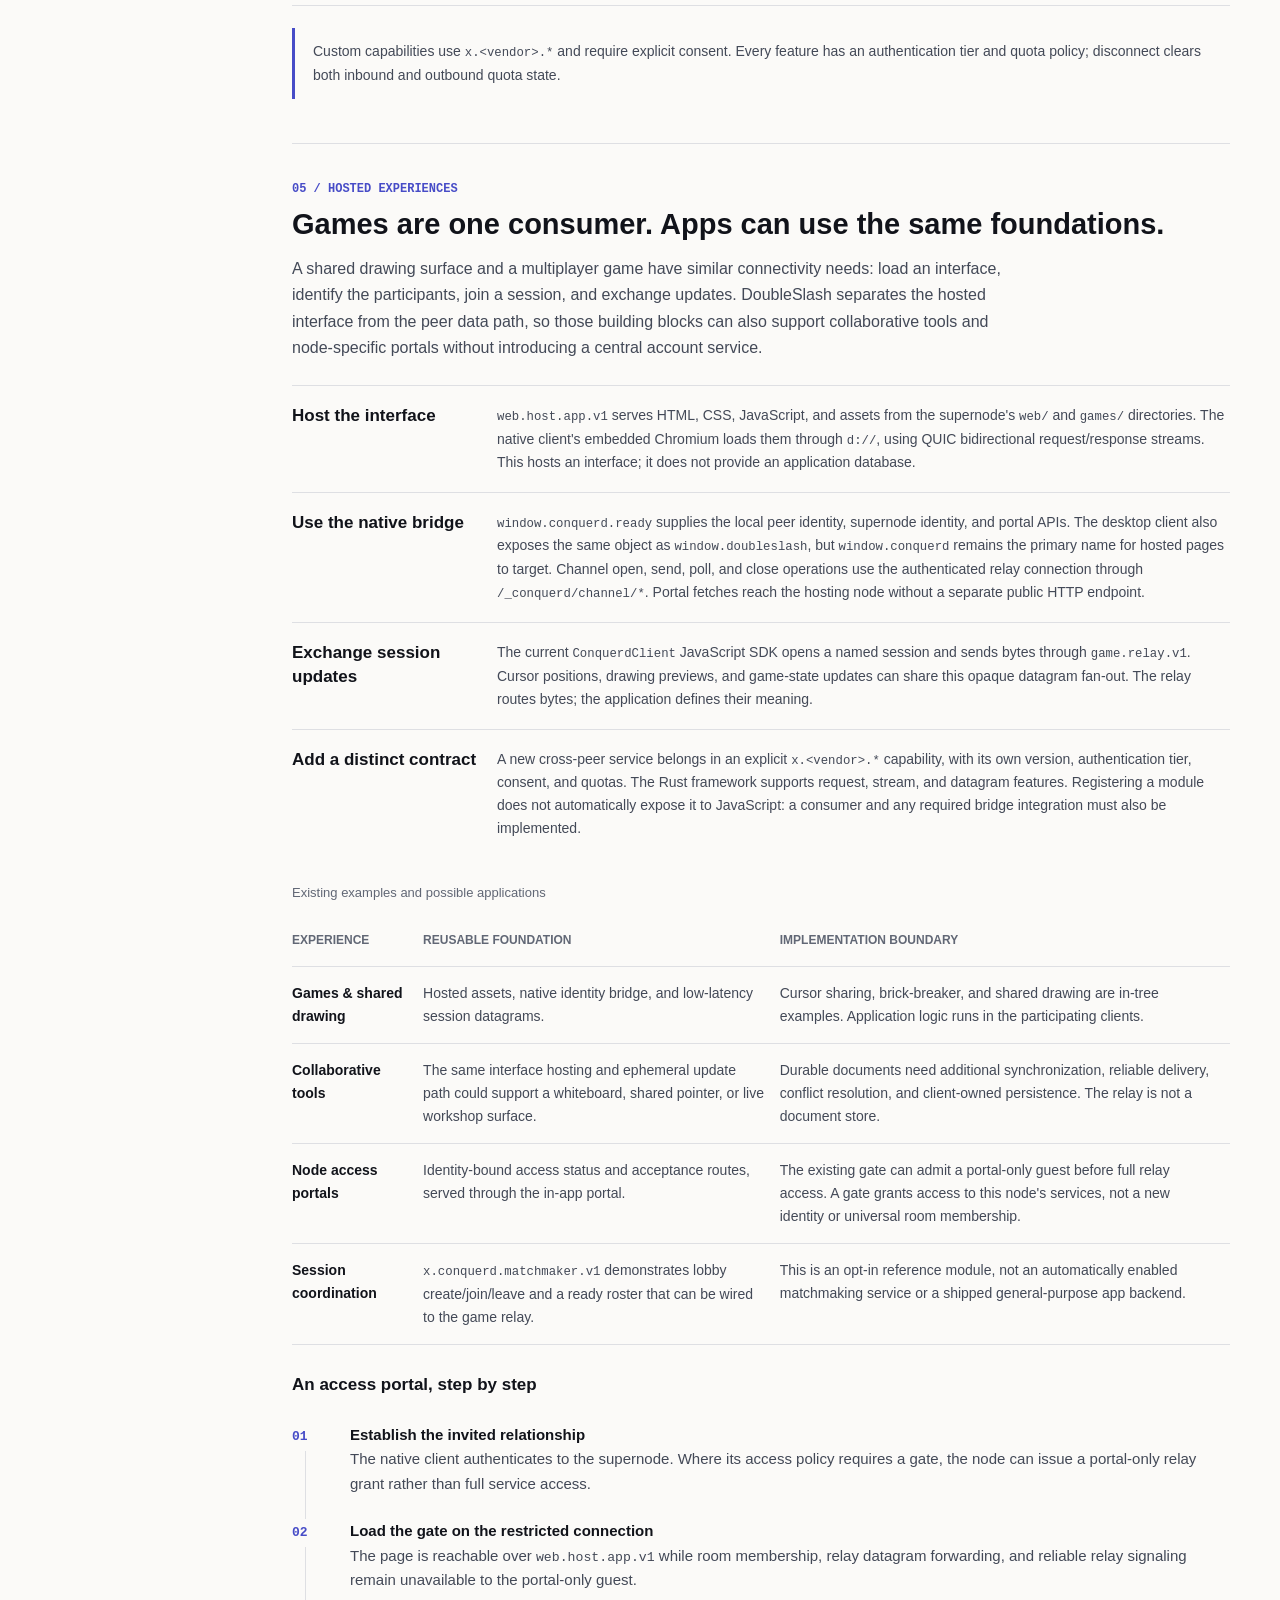
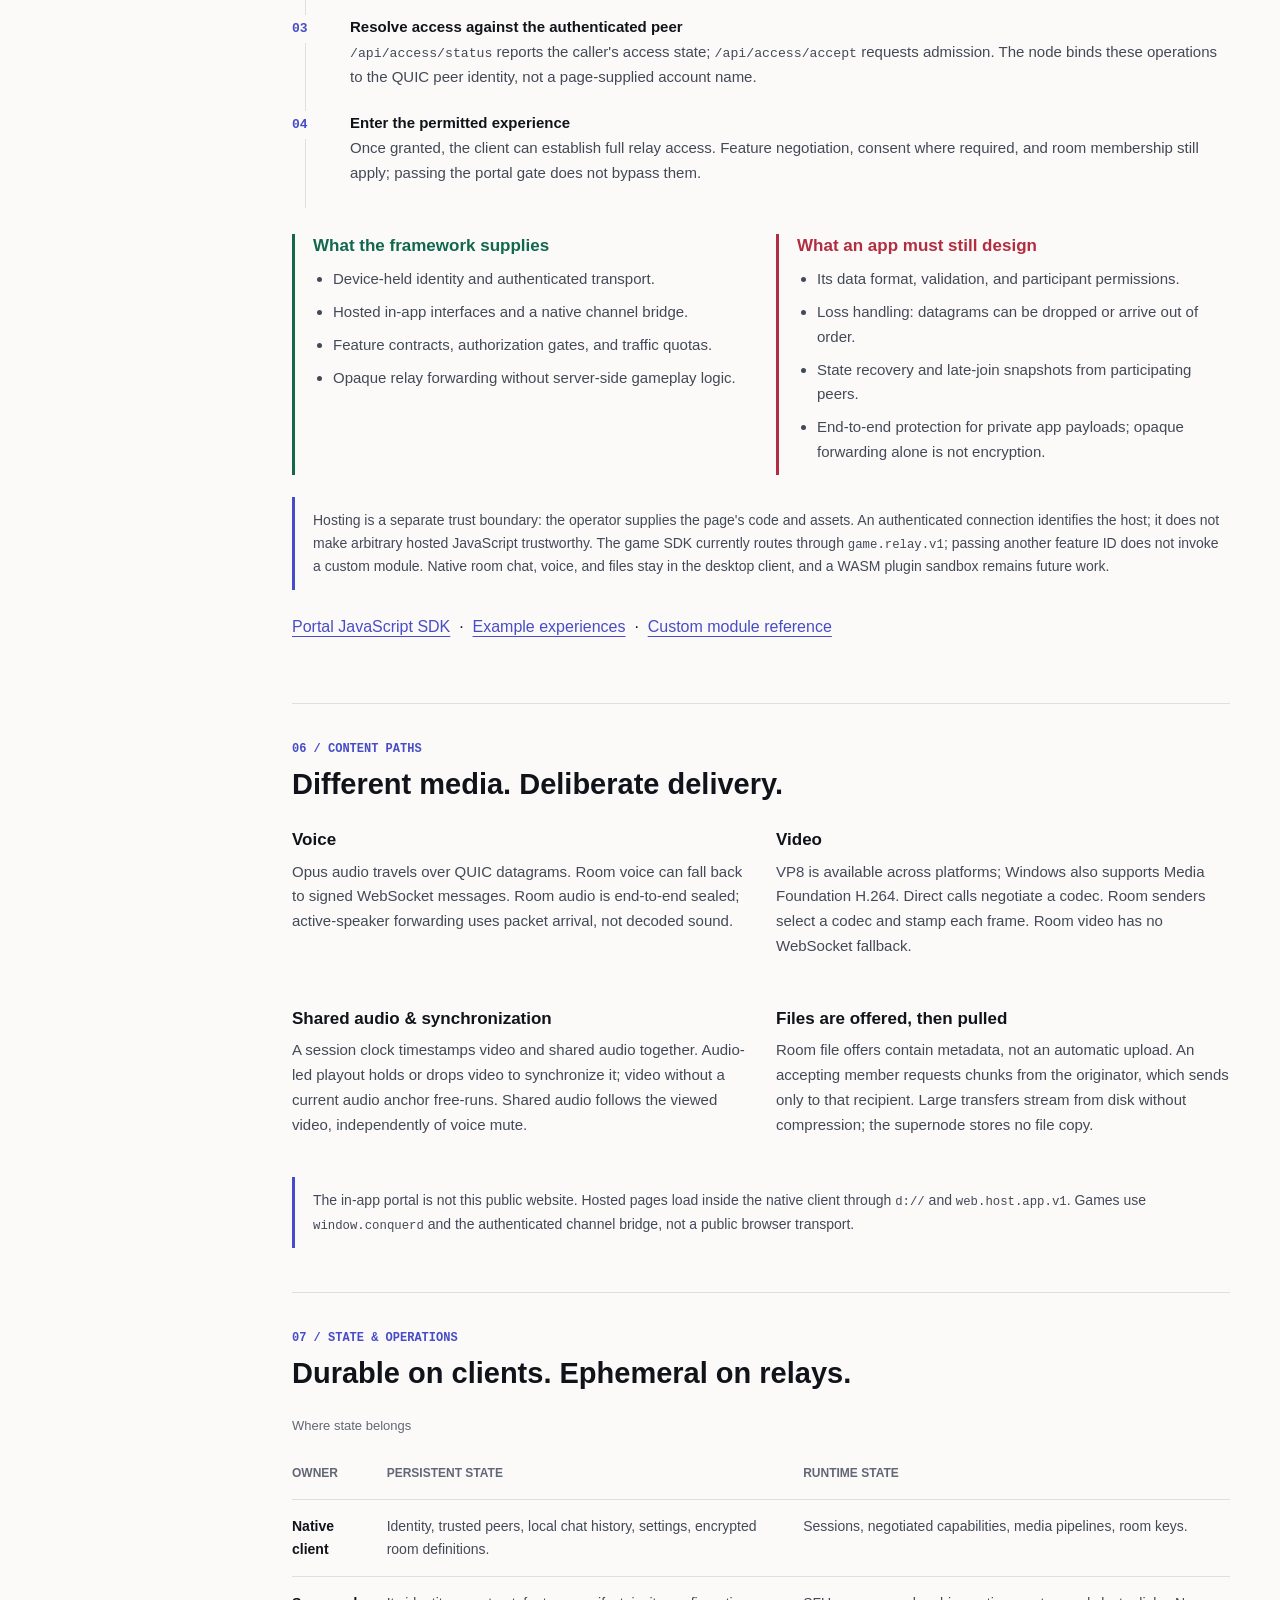
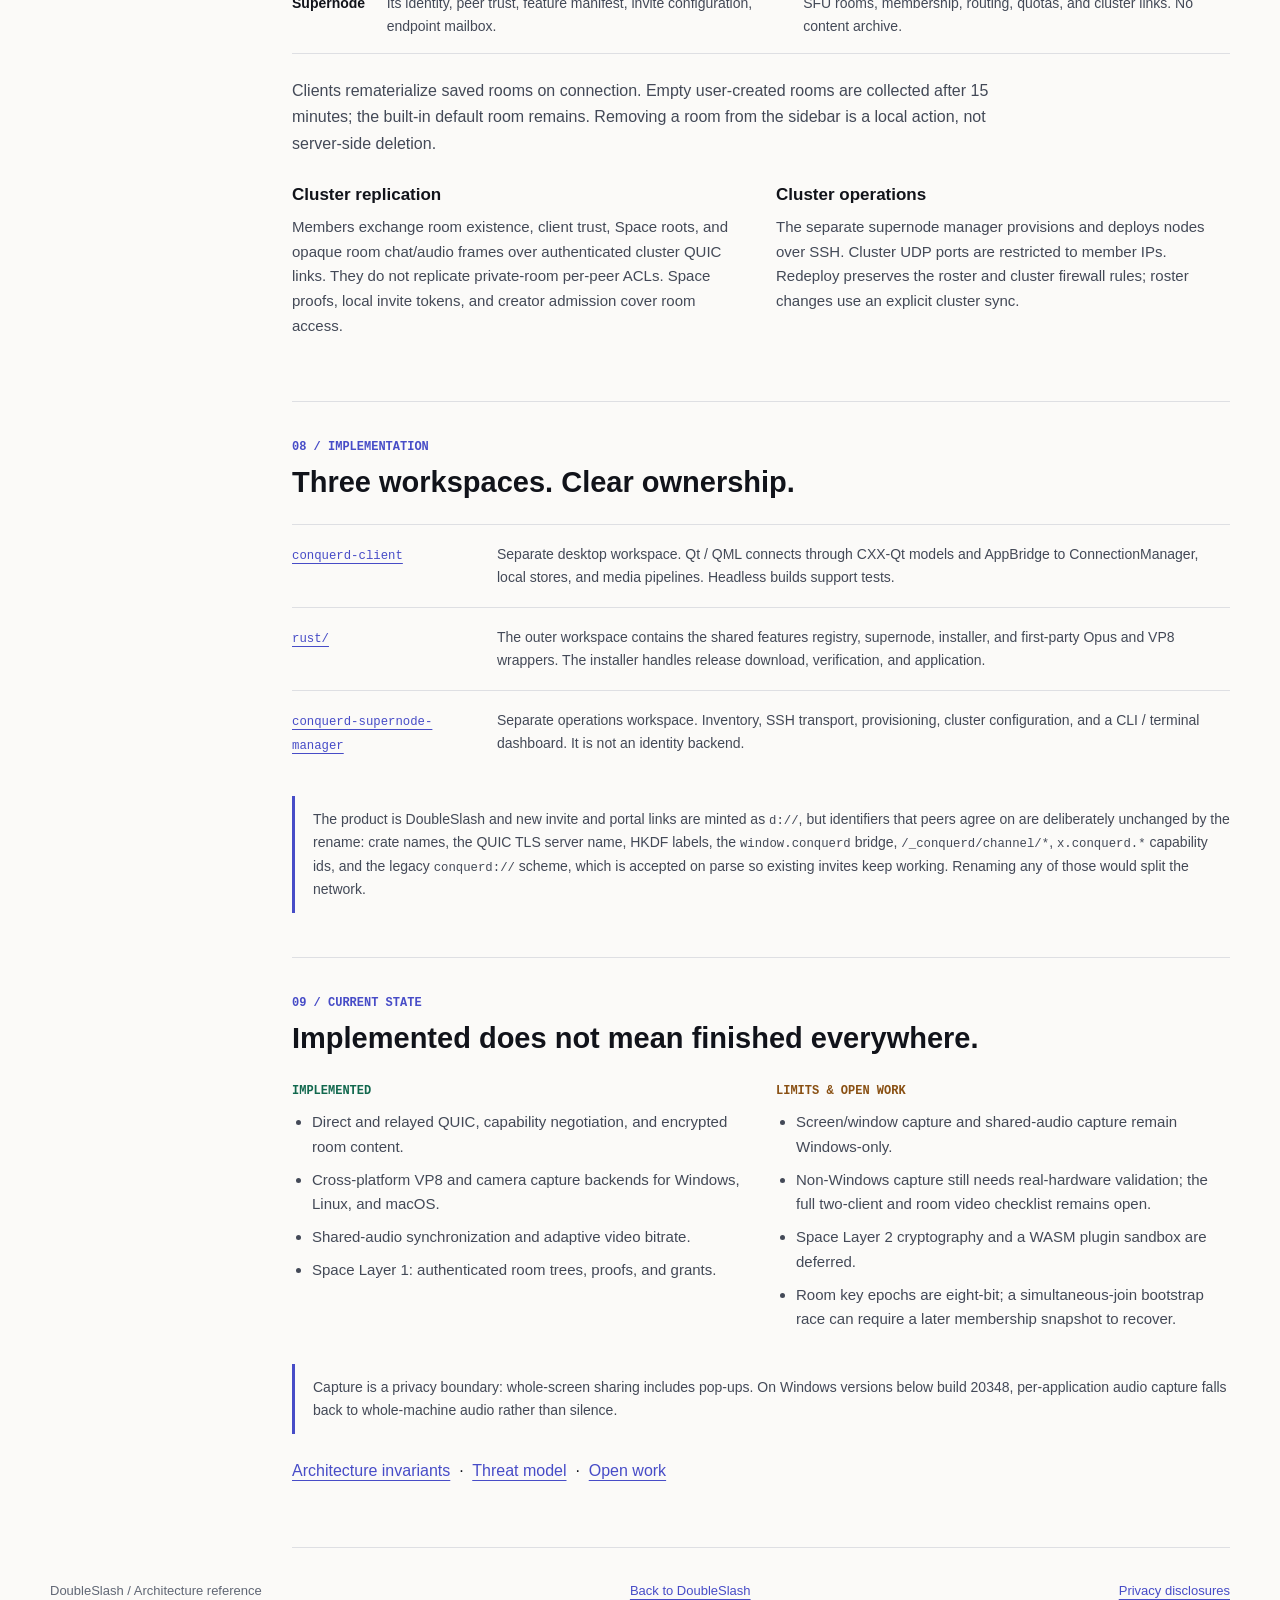
==== commit 0e578fcc: "Update architecture.html" ====
--- a/architecture.html
+++ b/architecture.html
@@ -5,7 +5,7 @@
   <meta name="viewport" content="width=device-width, initial-scale=1.0" />
   <title>DoubleSlash Architecture | Identity, Transport &amp; Trust</title>
   <meta name="description" content="Inside DoubleSlash: client-owned identity, capability-negotiated QUIC connections, opaque supernode relays, and end-to-end encrypted rooms." />
-  <link rel="icon" href="conquerd.ico" />
+  <link rel="icon" href="favicon.ico" />
   <style>
     :root { color-scheme: light; --ink: #11131a; --soft: #434957; --muted: #616775; --paper: #fbfaf8; --line: #dedfe3; --brand: #474cc7; --green: #11684e; --red: #b22d40; --max: 1180px; }
     *, *::before, *::after { box-sizing: border-box; }
@@ -148,7 +148,7 @@
           <p class="lead">A shared drawing surface and a multiplayer game have similar connectivity needs: load an interface, identify the participants, join a session, and exchange updates. DoubleSlash separates the hosted interface from the peer data path, so those building blocks can also support collaborative tools and node-specific portals without introducing a central account service.</p>
           <div class="layers">
             <div class="layer"><h3>Host the interface</h3><p><code>web.host.app.v1</code> serves HTML, CSS, JavaScript, and assets from the supernode's <code>web/</code> and <code>games/</code> directories. The native client's embedded Chromium loads them through <code>d://</code>, using QUIC bidirectional request/response streams. This hosts an interface; it does not provide an application database.</p></div>
-            <div class="layer"><h3>Use the native bridge</h3><p><code>window.conquerd.ready</code> supplies the local peer identity, supernode identity, and portal APIs. Channel open, send, poll, and close operations use the authenticated relay connection through <code>/_conquerd/channel/*</code>. Portal fetches reach the hosting node without a separate public HTTP endpoint.</p></div>
+            <div class="layer"><h3>Use the native bridge</h3><p><code>window.conquerd.ready</code> supplies the local peer identity, supernode identity, and portal APIs. The desktop client also exposes the same object as <code>window.doubleslash</code>, but <code>window.conquerd</code> remains the primary name for hosted pages to target. Channel open, send, poll, and close operations use the authenticated relay connection through <code>/_conquerd/channel/*</code>. Portal fetches reach the hosting node without a separate public HTTP endpoint.</p></div>
             <div class="layer"><h3>Exchange session updates</h3><p>The current <code>ConquerdClient</code> JavaScript SDK opens a named session and sends bytes through <code>game.relay.v1</code>. Cursor positions, drawing previews, and game-state updates can share this opaque datagram fan-out. The relay routes bytes; the application defines their meaning.</p></div>
             <div class="layer"><h3>Add a distinct contract</h3><p>A new cross-peer service belongs in an explicit <code>x.&lt;vendor&gt;.*</code> capability, with its own version, authentication tier, consent, and quotas. The Rust framework supports request, stream, and datagram features. Registering a module does not automatically expose it to JavaScript: a consumer and any required bridge integration must also be implemented.</p></div>
           </div>
@@ -178,6 +178,7 @@
         <section id="code">
           <div class="section-no">08 / Implementation</div><h2>Three workspaces. Clear ownership.</h2>
           <div class="layers"><div class="layer"><a href="https://github.com/ConquerD/ConquerD/tree/develop/rust/conquerd-client"><code>conquerd-client</code></a><p>Separate desktop workspace. Qt / QML connects through CXX-Qt models and AppBridge to ConnectionManager, local stores, and media pipelines. Headless builds support tests.</p></div><div class="layer"><a href="https://github.com/ConquerD/ConquerD/tree/develop/rust"><code>rust/</code></a><p>The outer workspace contains the shared features registry, supernode, installer, and first-party Opus and VP8 wrappers. The installer handles release download, verification, and application.</p></div><div class="layer"><a href="https://github.com/ConquerD/ConquerD/tree/develop/rust/conquerd-supernode-manager"><code>conquerd-supernode-manager</code></a><p>Separate operations workspace. Inventory, SSH transport, provisioning, cluster configuration, and a CLI / terminal dashboard. It is not an identity backend.</p></div></div>
+          <p class="note">The product is DoubleSlash and new invite and portal links are minted as <code>d://</code>, but identifiers that peers agree on are deliberately unchanged by the rename: crate names, the QUIC TLS server name, HKDF labels, the <code>window.conquerd</code> bridge, <code>/_conquerd/channel/*</code>, <code>x.conquerd.*</code> capability ids, and the legacy <code>conquerd://</code> scheme, which is accepted on parse so existing invites keep working. Renaming any of those would split the network.</p>
         </section>
         <section id="status">
           <div class="section-no">09 / Current state</div><h2>Implemented does not mean finished everywhere.</h2>
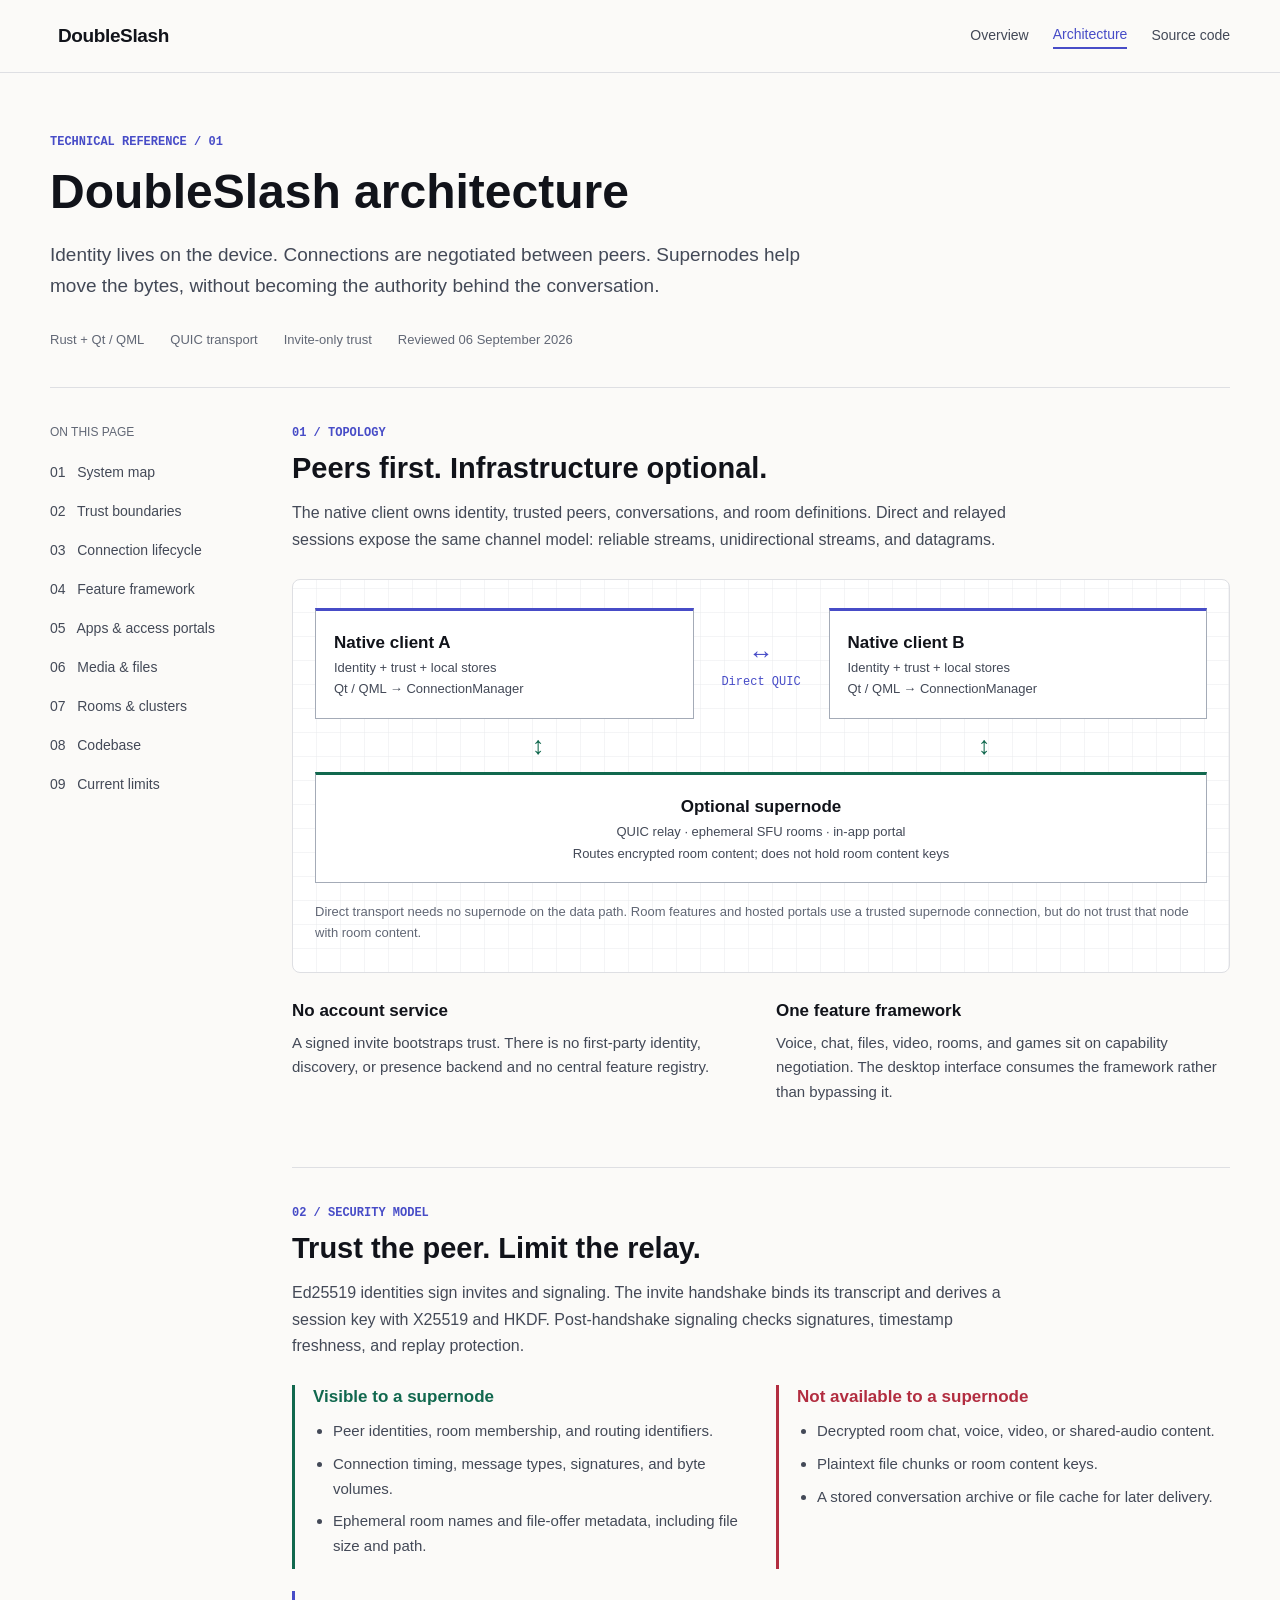
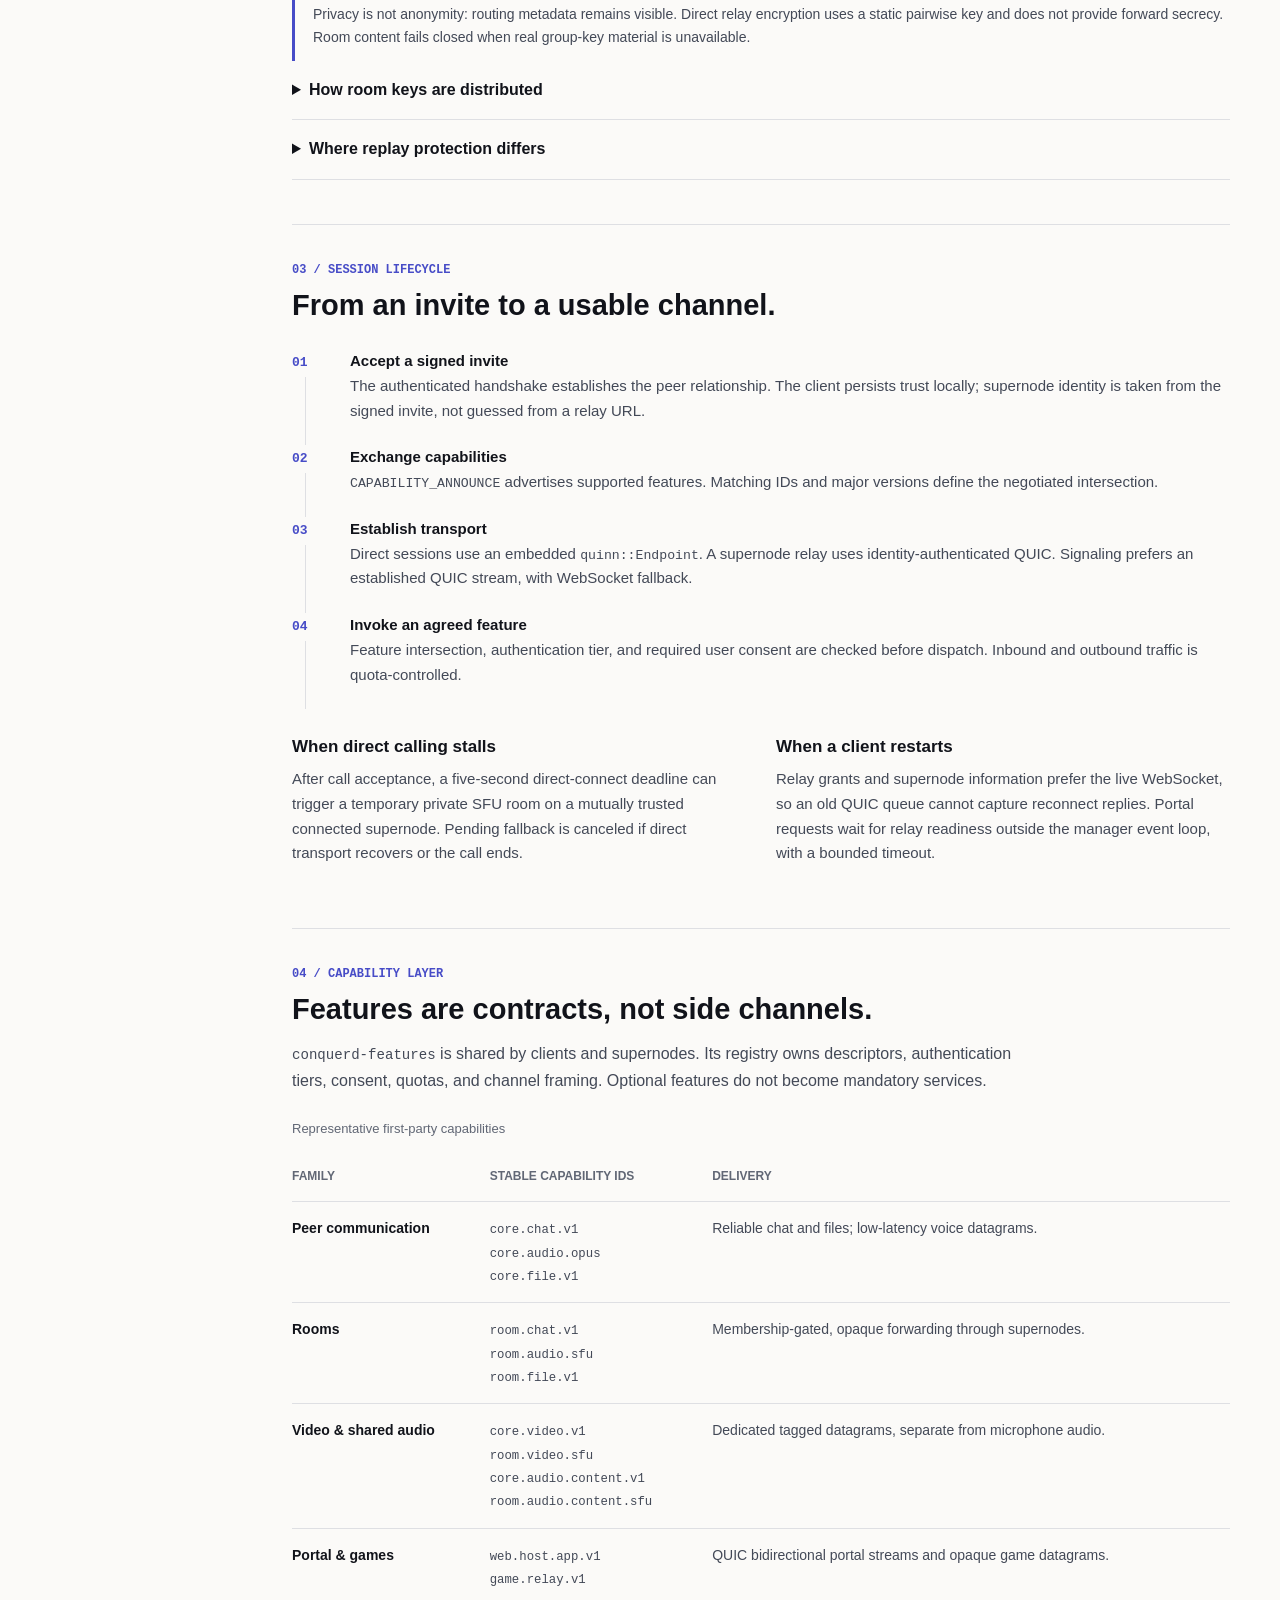
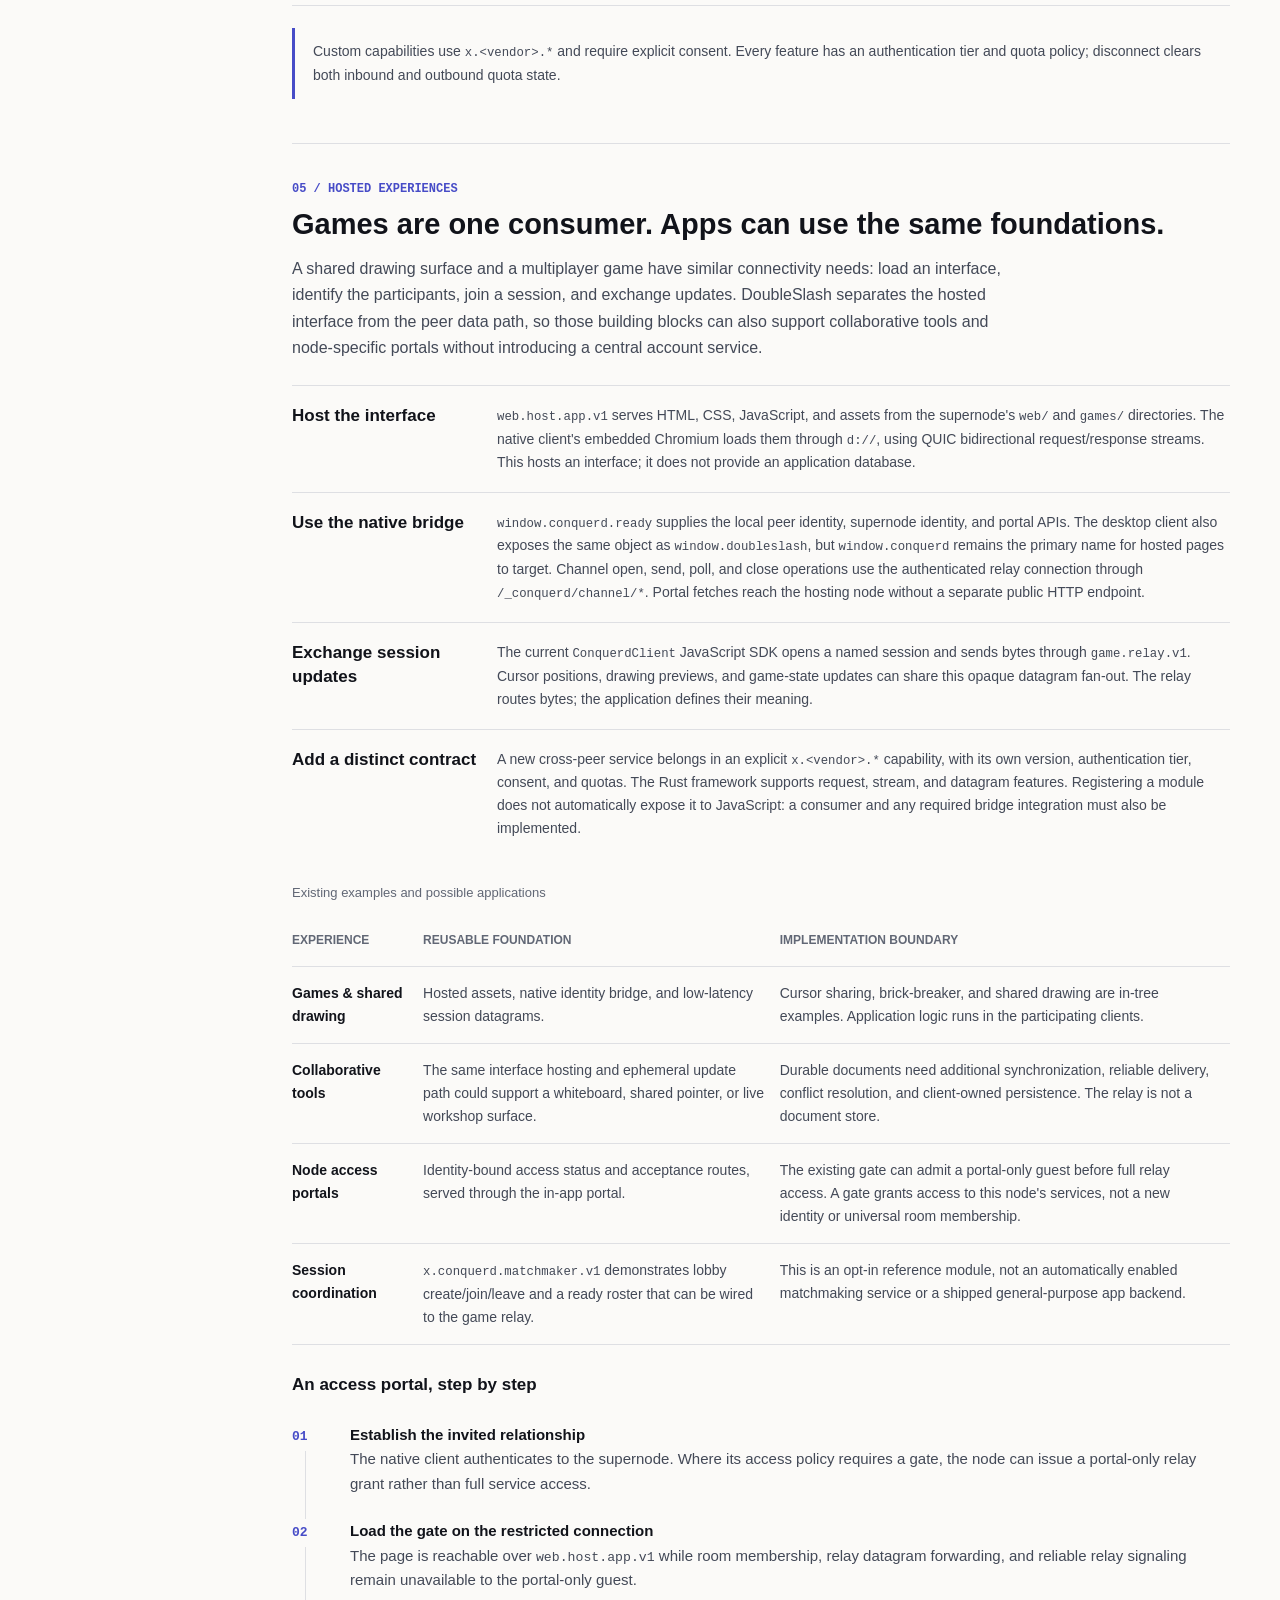
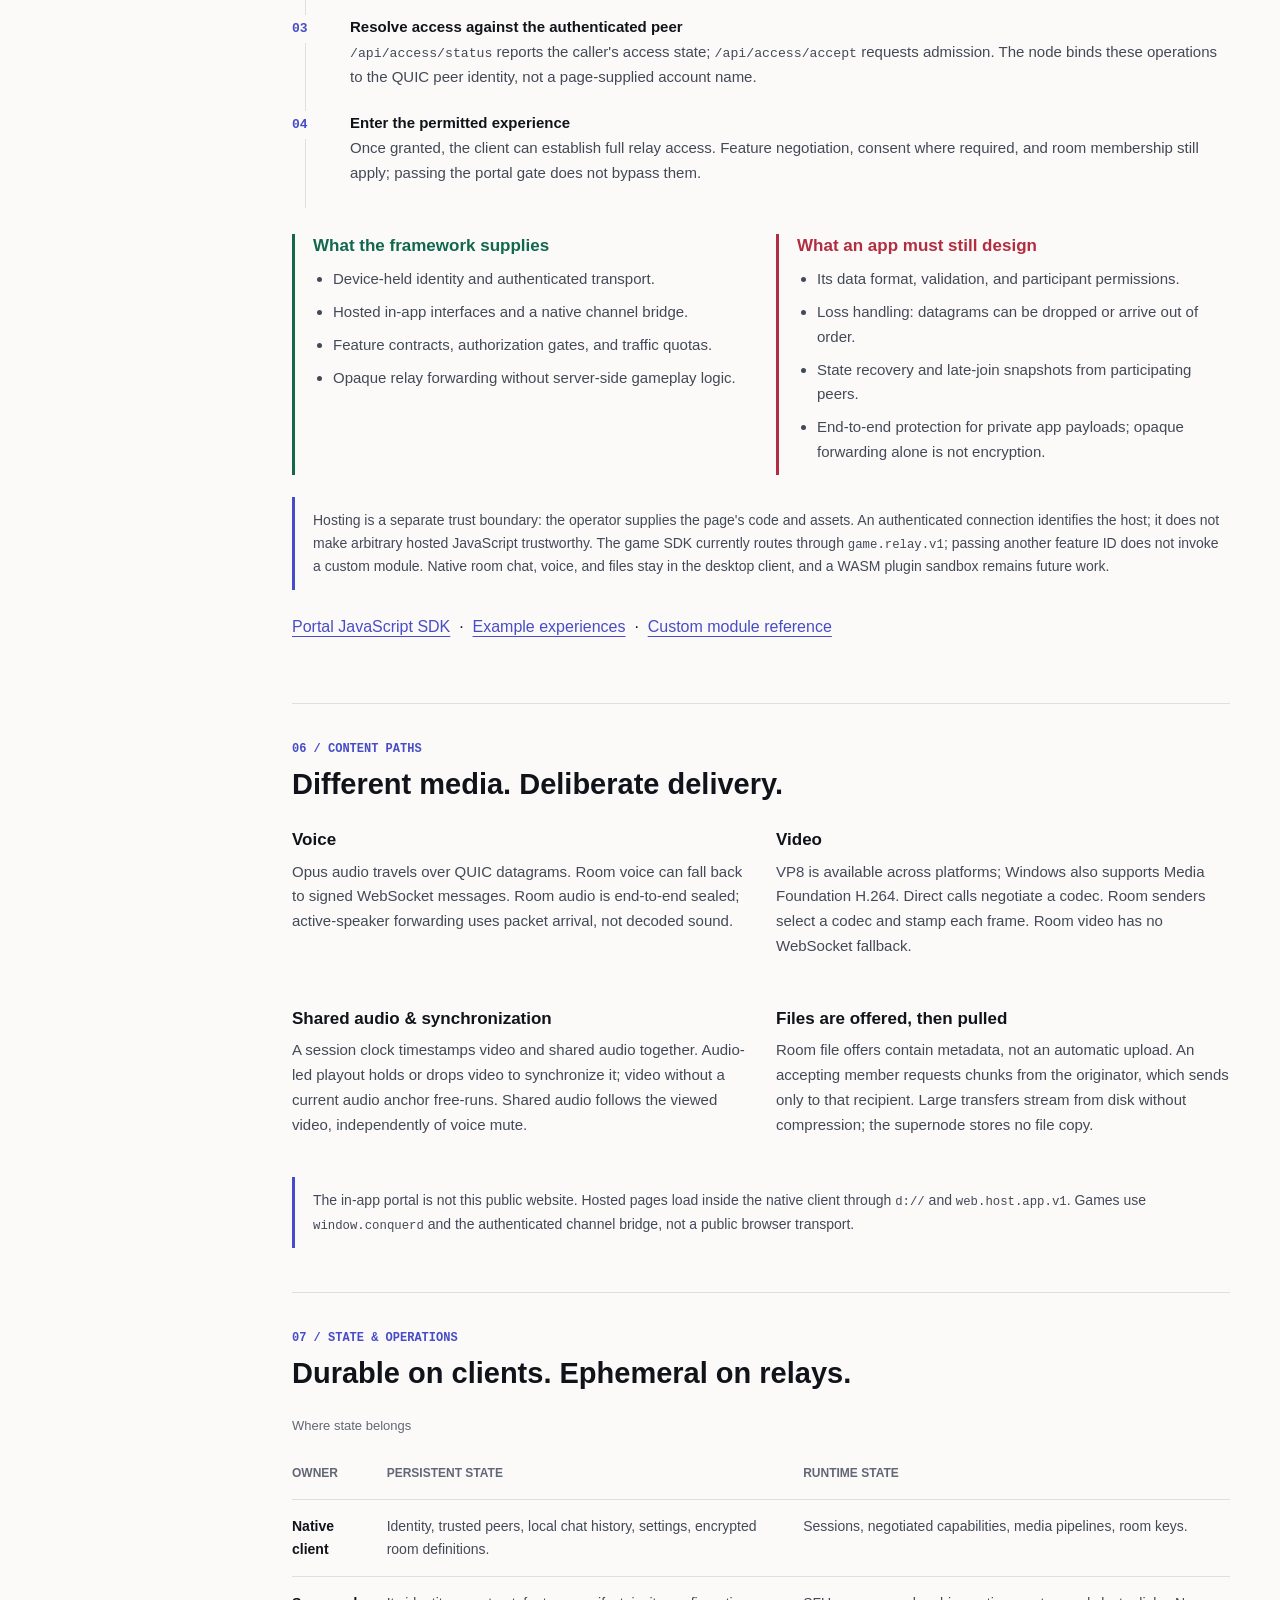
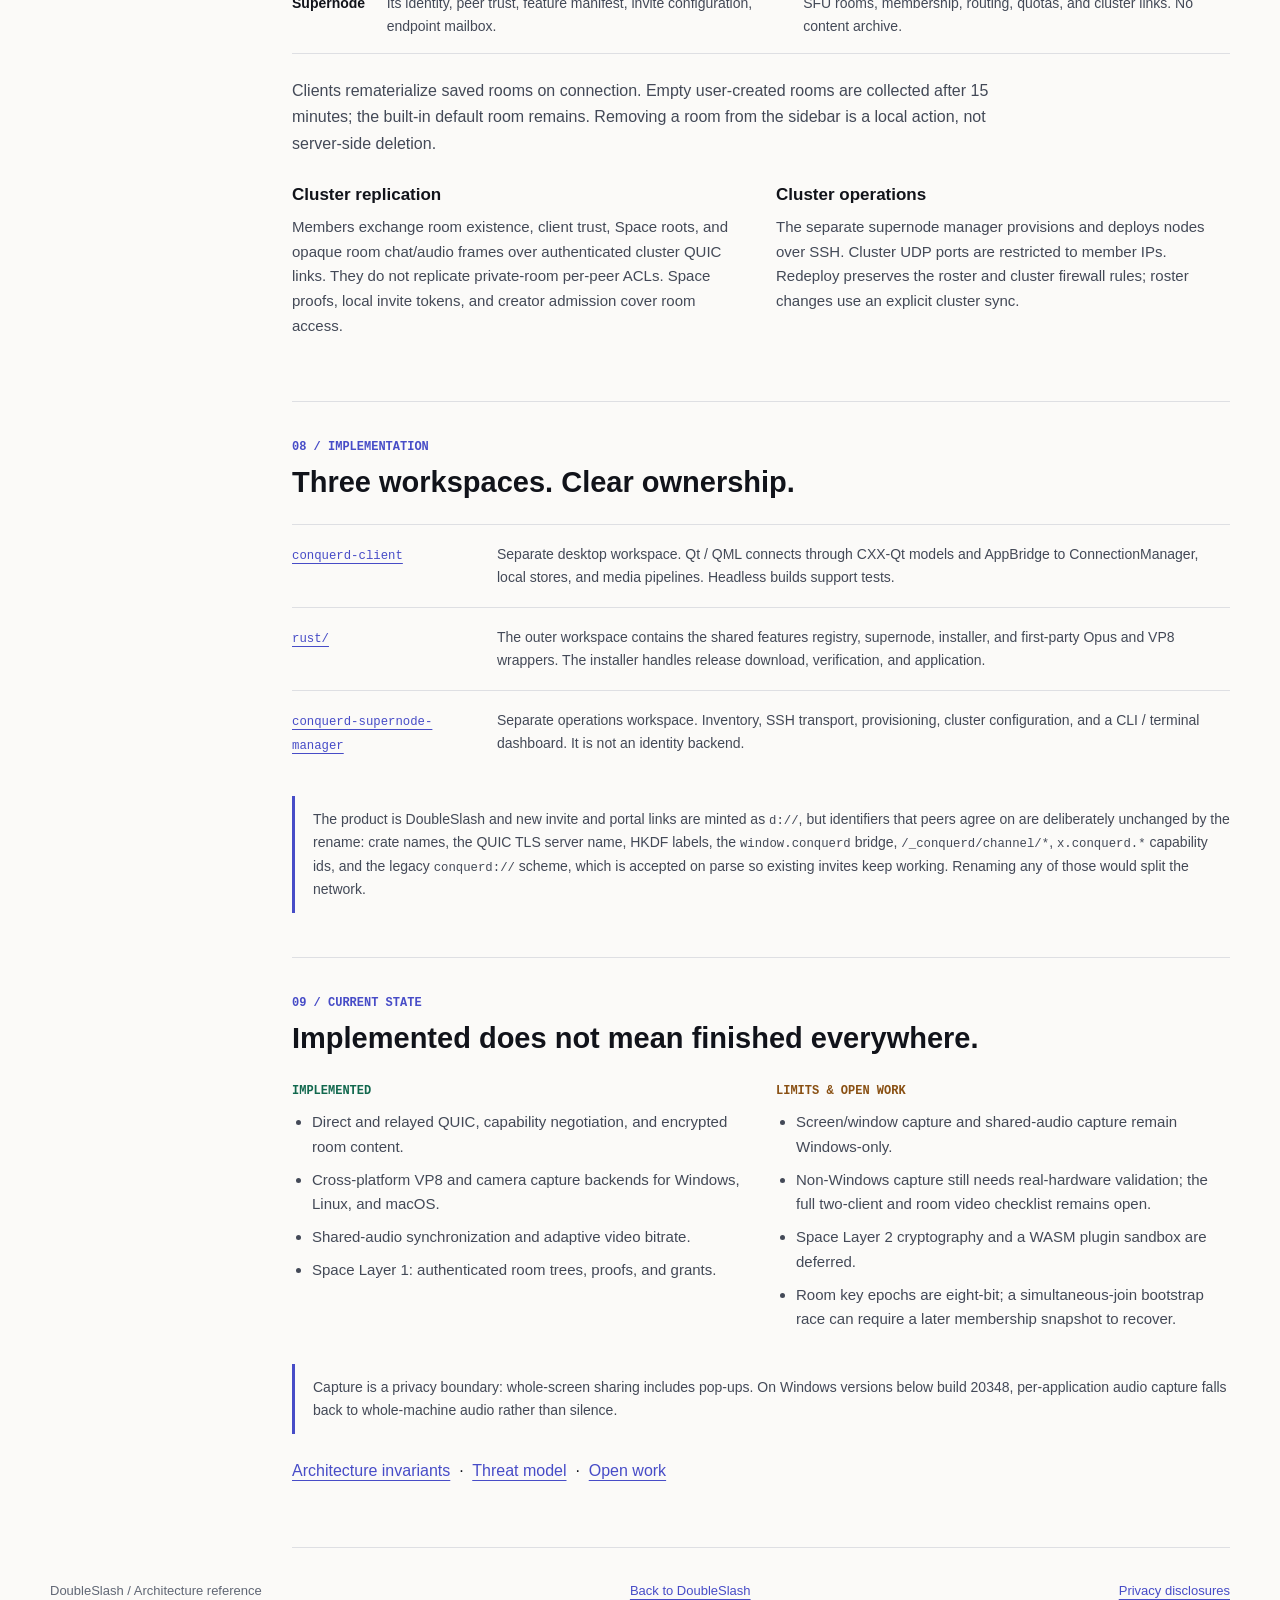
==== commit 73bf0572: "Update architecture.html" ====
--- a/architecture.html
+++ b/architecture.html
@@ -18,7 +18,7 @@
     .skip:focus { top: 12px; }
     header { position: sticky; top: 0; z-index: 10; background: rgba(251,250,248,.97); border-bottom: 1px solid var(--line); }
     .topbar { min-height: 72px; display: flex; align-items: center; justify-content: space-between; gap: 24px; }
-    .brand { display: inline-flex; align-items: baseline; gap: 2px; color: var(--ink); font-weight: 800; font-size: 19px; text-decoration: none; }
+    .brand { display: inline-flex; align-items: baseline; gap: 8px; color: var(--ink); font-weight: 800; font-size: 19px; letter-spacing: -.02em; text-decoration: none; }
     .brand img { height: 14px; width: auto; }
     .topbar nav { display: flex; gap: 24px; align-items: center; font-size: 14px; }
     .topbar nav a { color: var(--soft); text-decoration: none; }
@@ -94,7 +94,7 @@
   <a class="skip" href="#main">Skip to architecture</a>
   <header>
     <div class="shell topbar">
-      <a class="brand" href="index.html" aria-label="DoubleSlash home">D://</a>
+      <a class="brand" href="index.html" aria-label="DoubleSlash home"><img src="logo.svg" alt="" /><span>DoubleSlash</span></a>
       <nav aria-label="Main navigation"><a href="index.html">Overview</a><a href="architecture.html" aria-current="page">Architecture</a><a class="source-nav" href="https://github.com/ConquerD/ConquerD">Source code</a></nav>
     </div>
   </header>
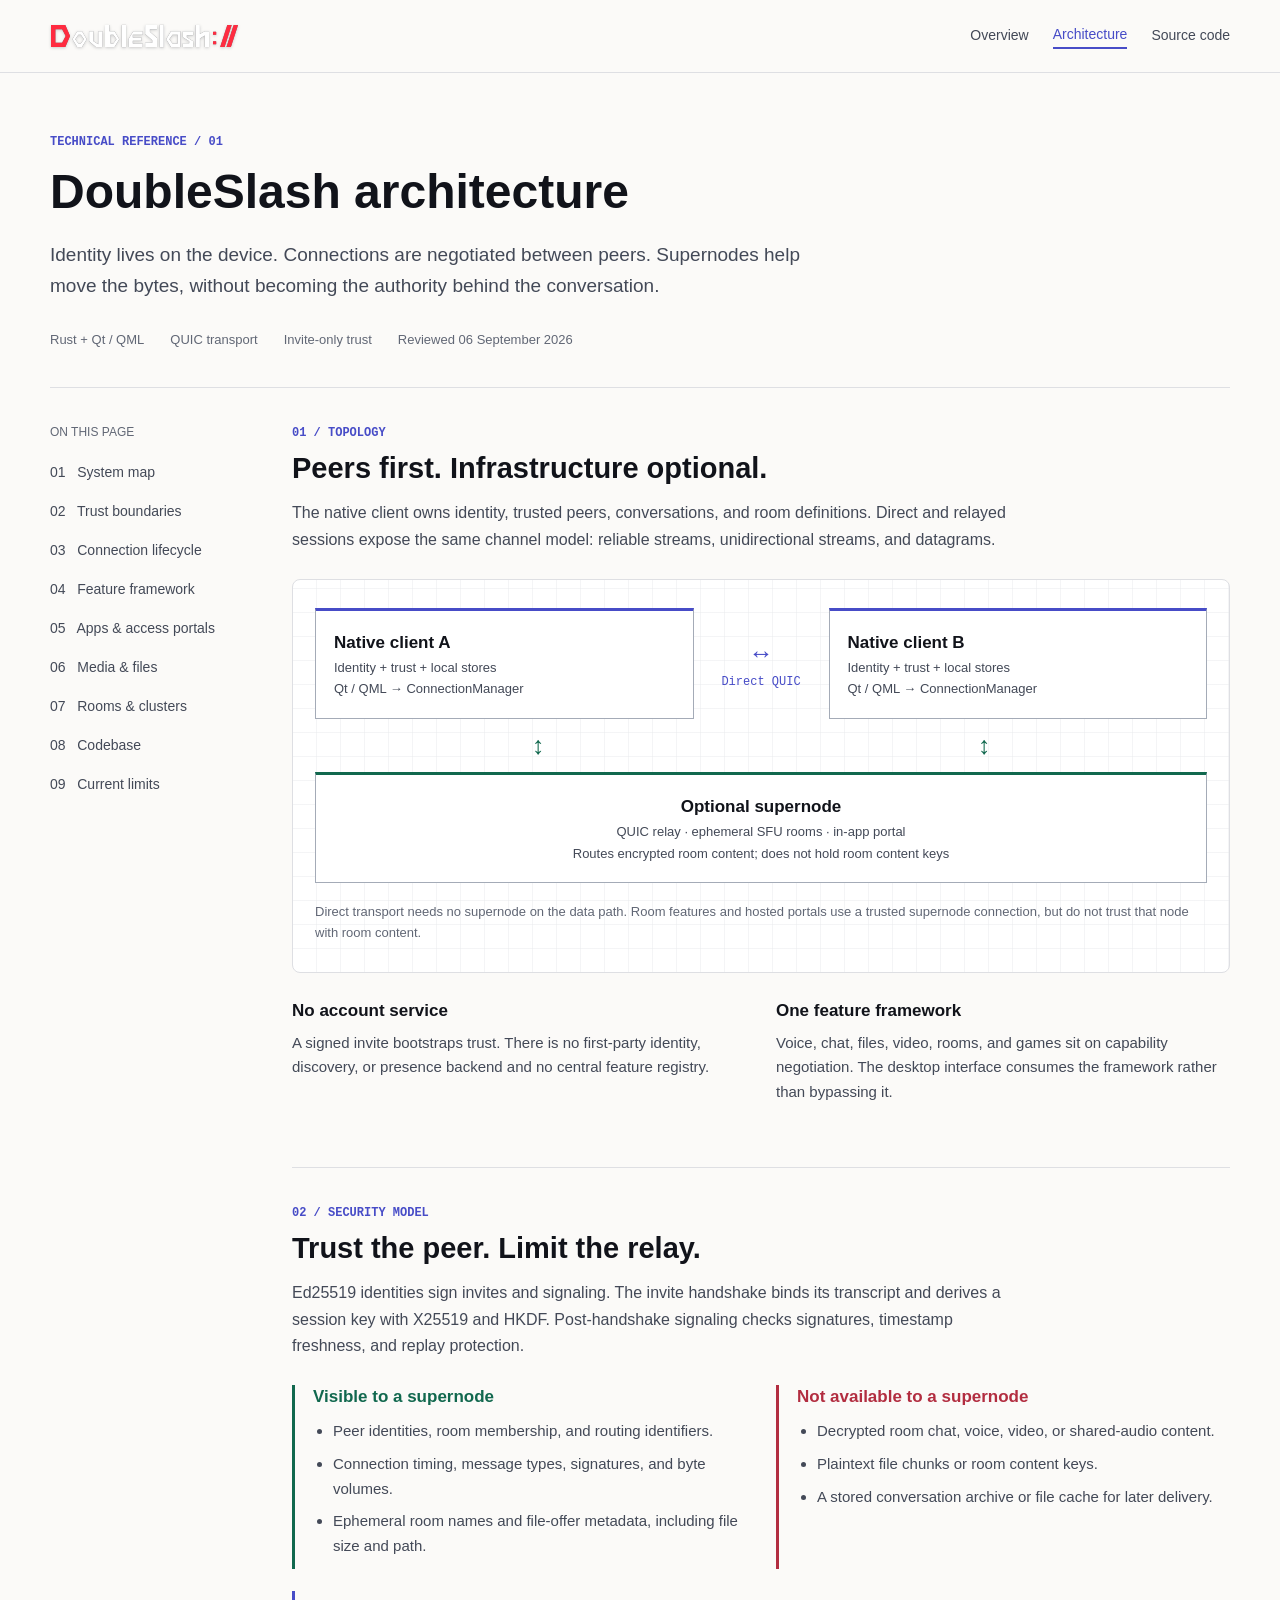
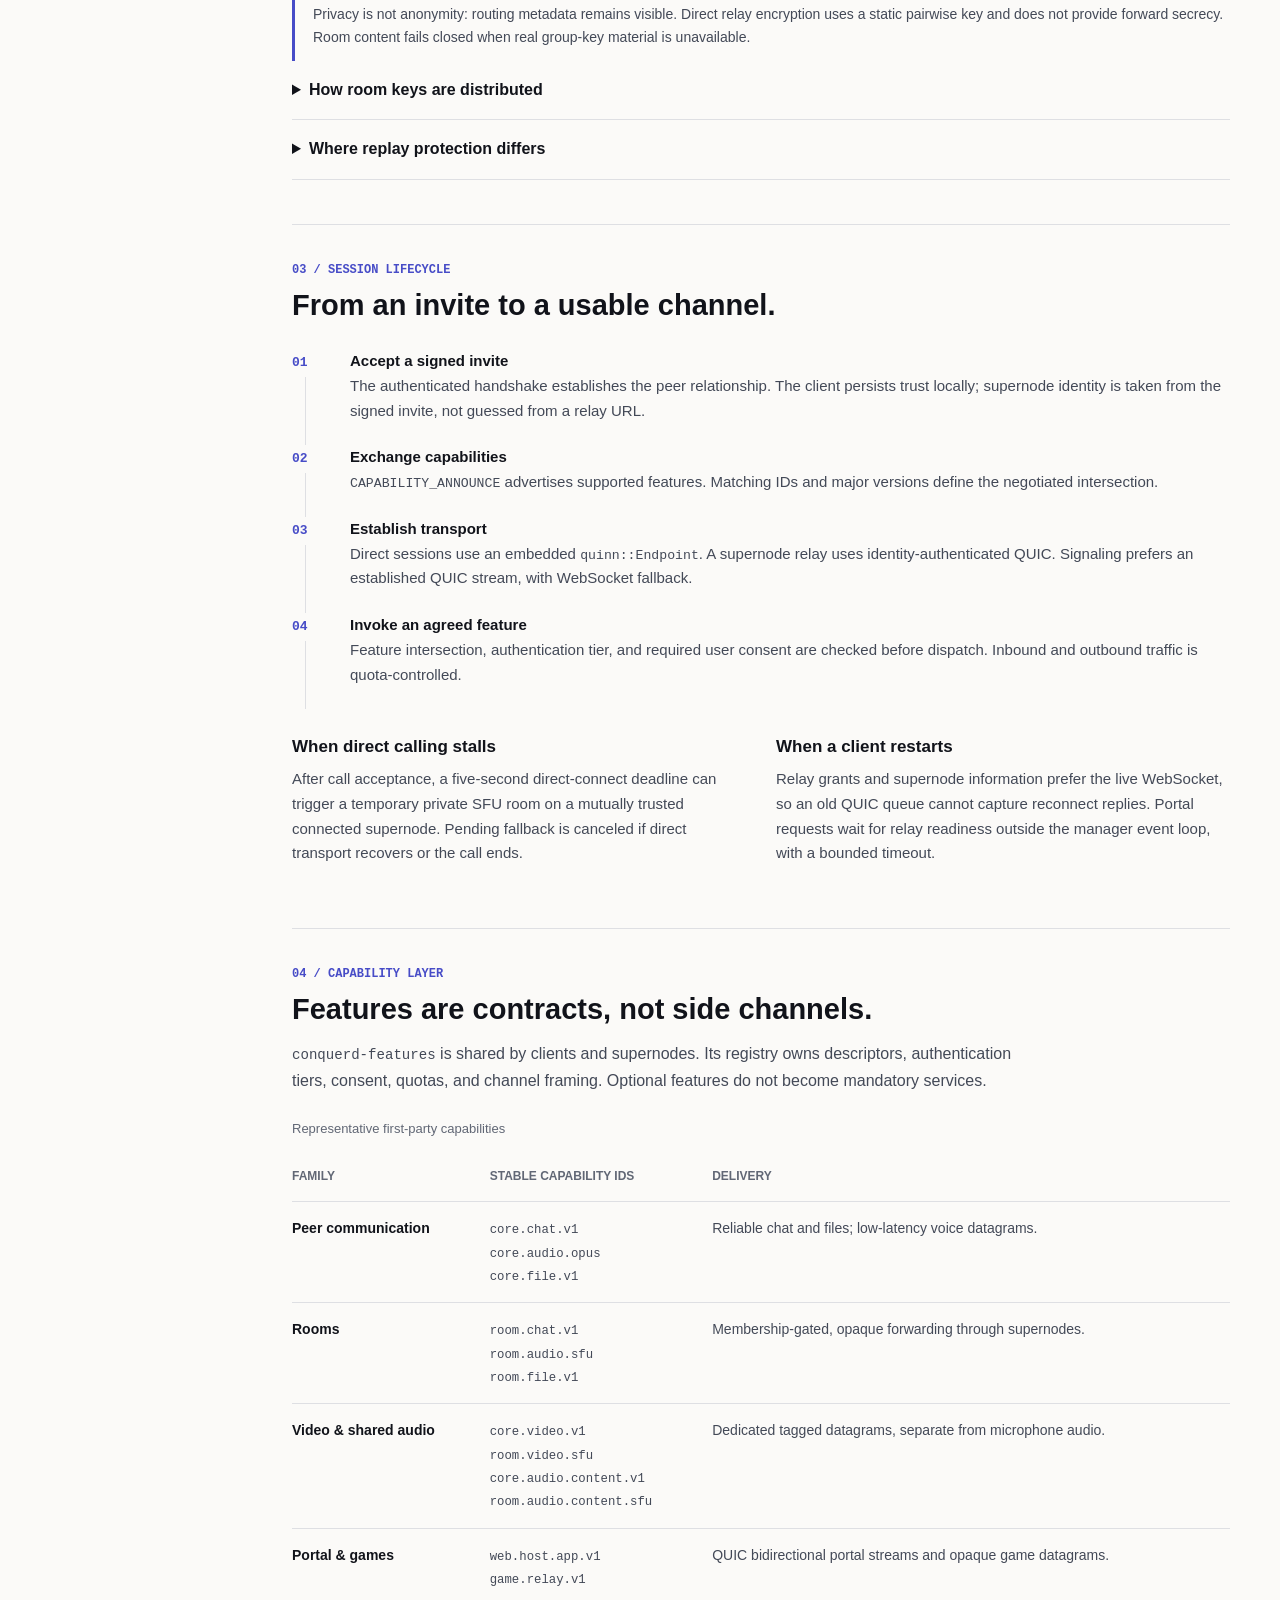
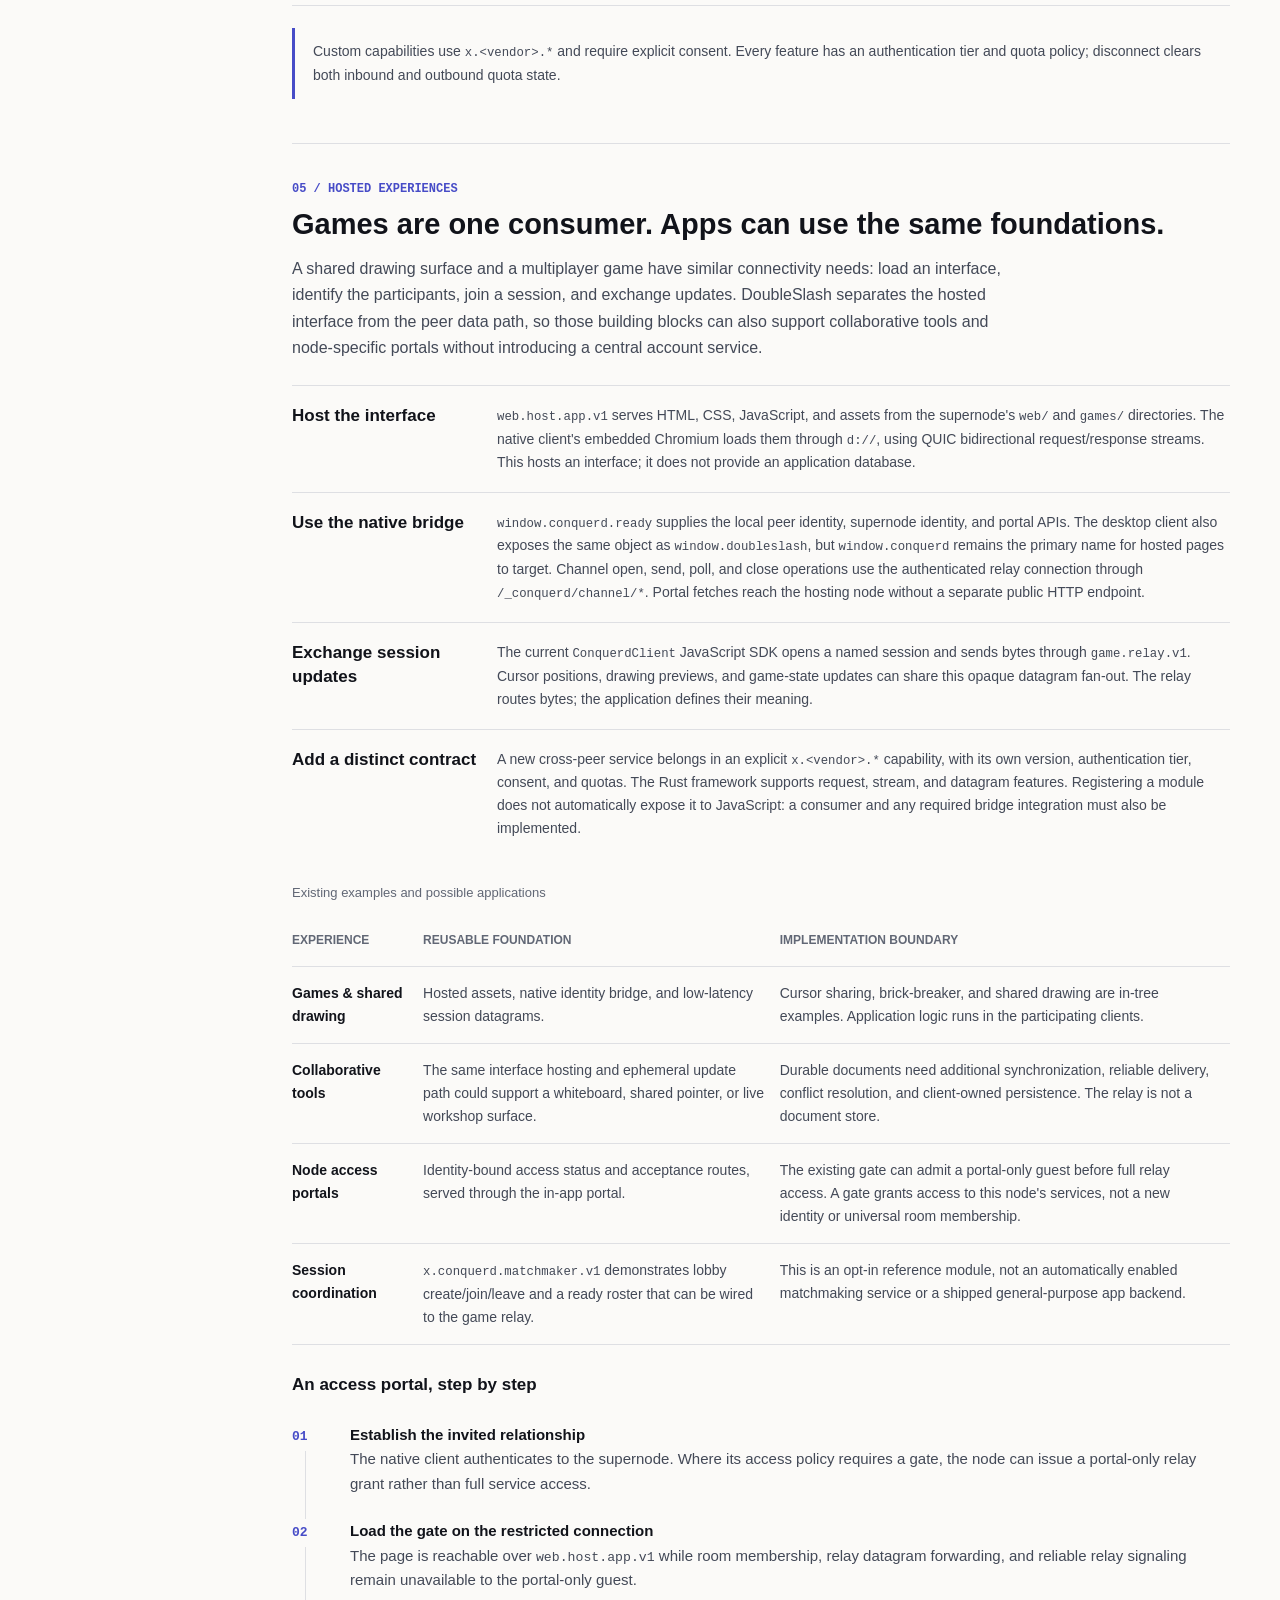
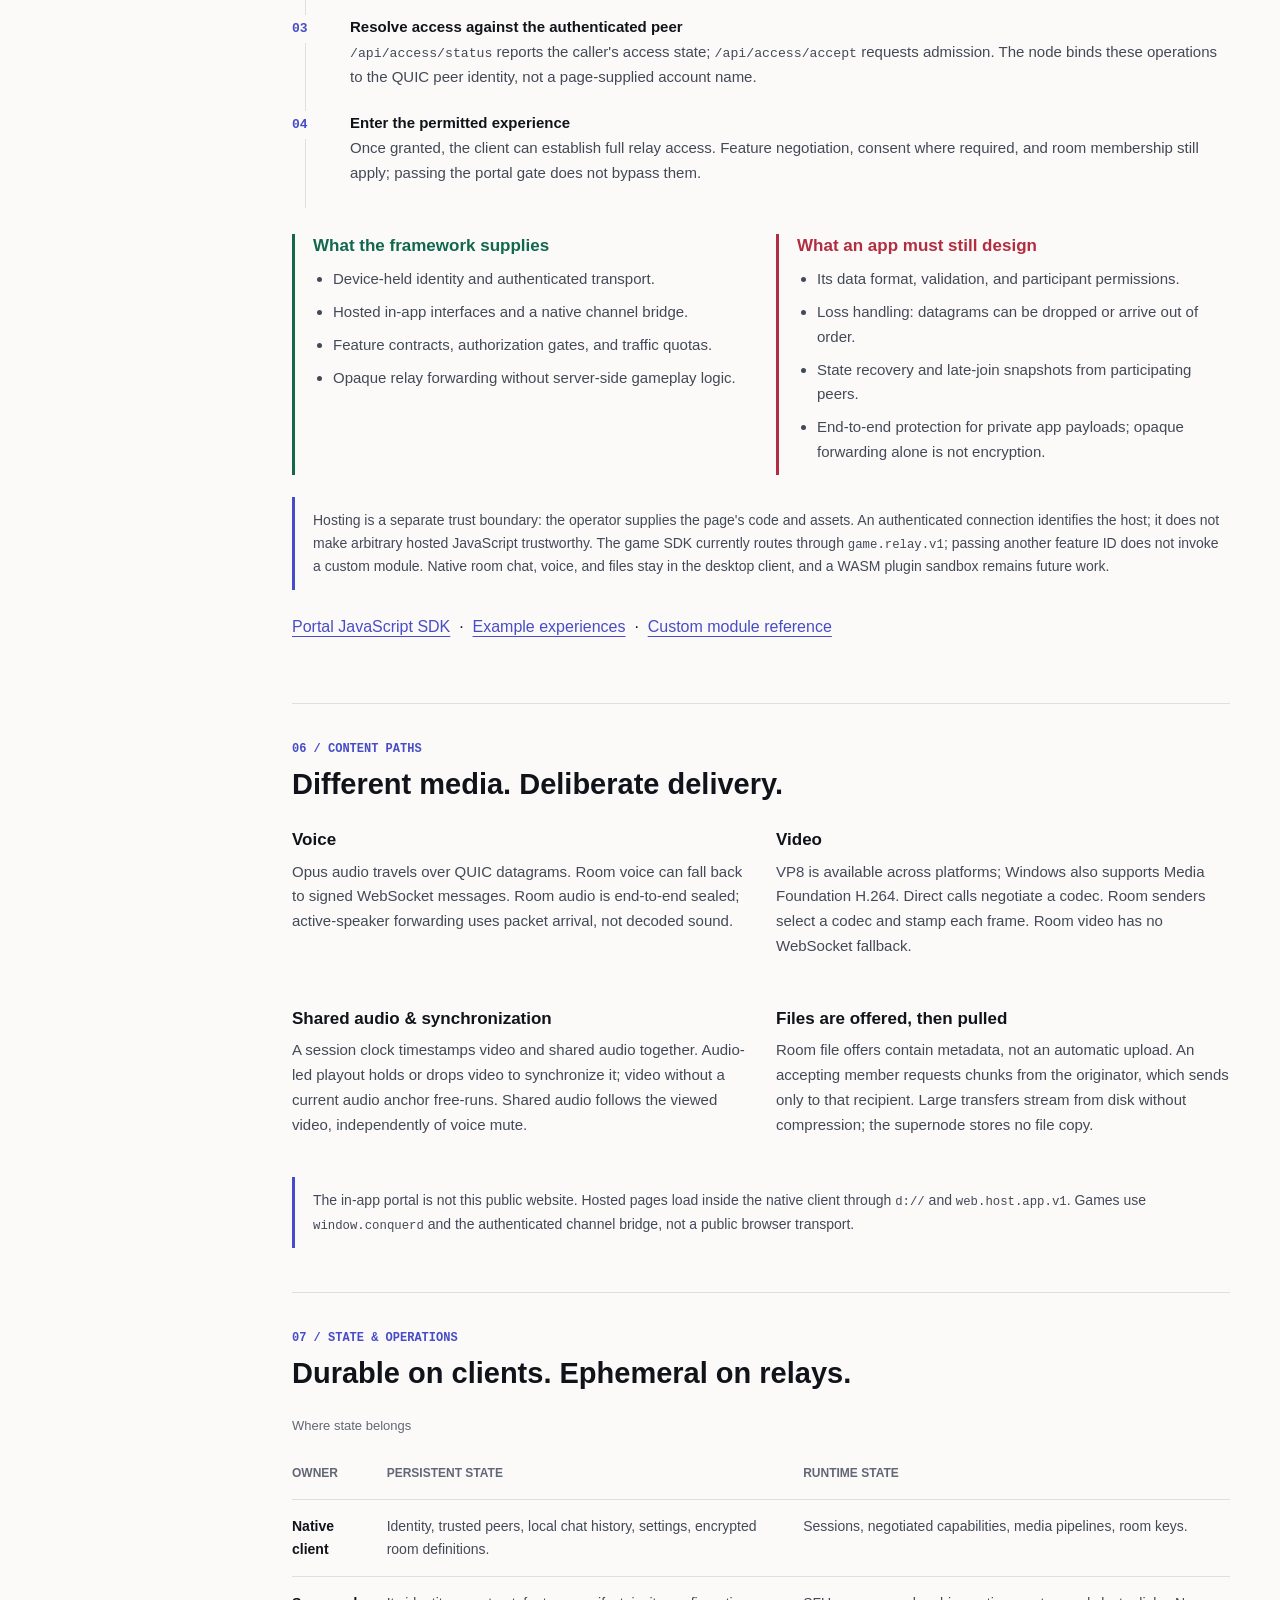
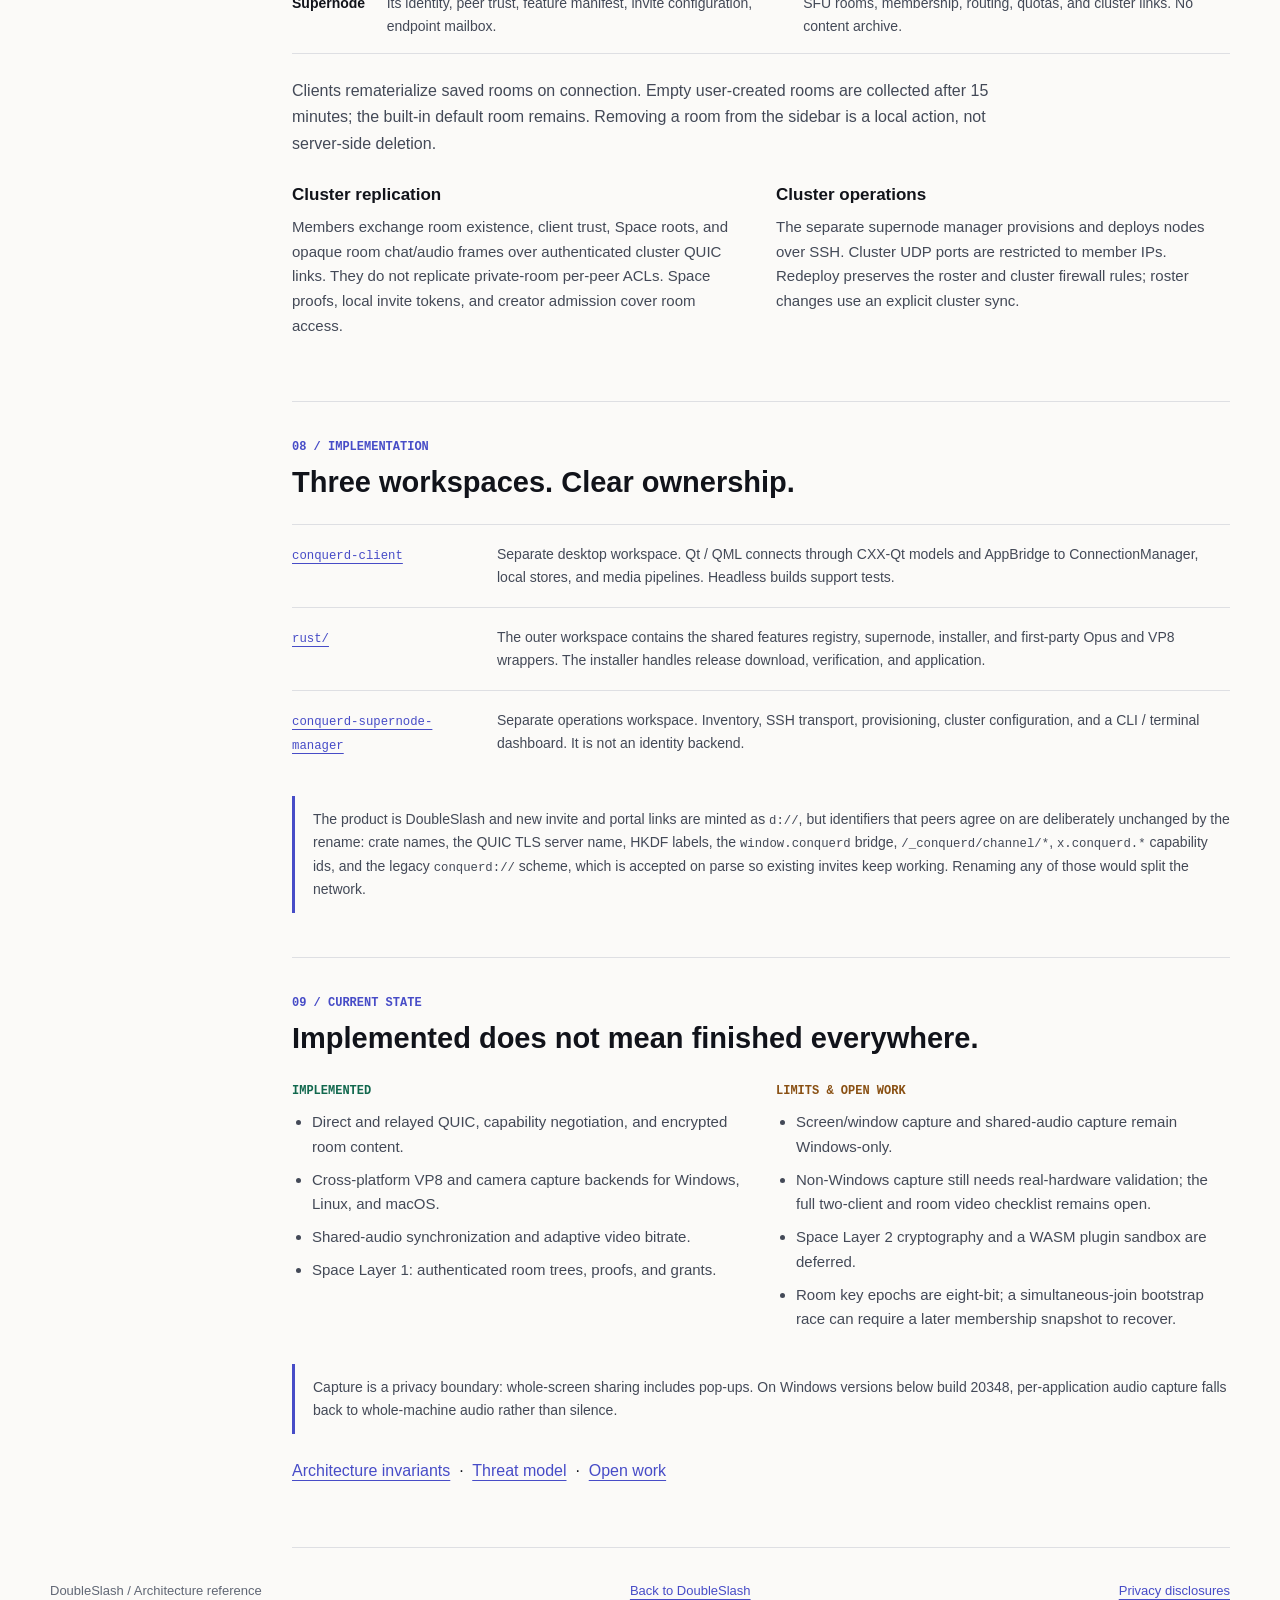
==== commit 6edc69fa: "Update architecture.html" ====
--- a/architecture.html
+++ b/architecture.html
@@ -18,8 +18,18 @@
     .skip:focus { top: 12px; }
     header { position: sticky; top: 0; z-index: 10; background: rgba(251,250,248,.97); border-bottom: 1px solid var(--line); }
     .topbar { min-height: 72px; display: flex; align-items: center; justify-content: space-between; gap: 24px; }
-    .brand { display: inline-flex; align-items: baseline; gap: 8px; color: var(--ink); font-weight: 800; font-size: 19px; letter-spacing: -.02em; text-decoration: none; }
-    .brand img { height: 14px; width: auto; }
+    .brand { display: inline-flex; align-items: center; text-decoration: none; }
+    /* Same lockup as index.html: logo-full.svg is the D:// mark plus wordmark.
+       The wordmark gradient starts at #ffffff, so the drop-shadow keeps it
+       readable on --paper. */
+    .brand img {
+      height: 2.25rem;
+      width: auto;
+      object-fit: contain;
+      filter:
+        drop-shadow(0 0 0.6px rgba(17, 19, 26, 0.55))
+        drop-shadow(0 1px 1.5px rgba(17, 19, 26, 0.2));
+    }
     .topbar nav { display: flex; gap: 24px; align-items: center; font-size: 14px; }
     .topbar nav a { color: var(--soft); text-decoration: none; }
     .topbar nav [aria-current] { color: var(--brand); border-bottom: 2px solid var(--brand); }
@@ -85,7 +95,7 @@
     footer { padding: 32px 0; }
     .footer-inner { display: flex; flex-wrap: wrap; justify-content: space-between; gap: 20px; font-size: 13px; color: var(--muted); }
     @media (max-width: 900px) { .layout { grid-template-columns: 1fr; gap: 0; } aside { position: static; padding: 22px 0 0; } aside nav { display: flex; flex-wrap: wrap; gap: 4px 22px; } aside p { display: none; } }
-    @media (max-width: 600px) { .shell { width: calc(100% - 32px); } .topbar { gap: 12px; } .topbar nav { gap: 14px; font-size: 12px; } .intro { padding-top: 34px; } .intro h1 { font-size: 34px; } .intro p { font-size: 17px; } h2 { font-size: 25px; } .twocol { grid-template-columns: 1fr; gap: 24px; } .peers { grid-template-columns: 1fr; gap: 12px; } .wire b { display: inline; padding-right: 8px; } .endpoint { padding: 14px; } .system-map { padding: 20px 16px; } .layer { grid-template-columns: 1fr; gap: 8px; } th, td { padding-right: 10px; } .topbar .source-nav { display: none; } }
+    @media (max-width: 600px) { .shell { width: calc(100% - 32px); } .topbar { gap: 12px; } .brand img { height: 1.75rem; } .topbar nav { gap: 14px; font-size: 12px; } .intro { padding-top: 34px; } .intro h1 { font-size: 34px; } .intro p { font-size: 17px; } h2 { font-size: 25px; } .twocol { grid-template-columns: 1fr; gap: 24px; } .peers { grid-template-columns: 1fr; gap: 12px; } .wire b { display: inline; padding-right: 8px; } .endpoint { padding: 14px; } .system-map { padding: 20px 16px; } .layer { grid-template-columns: 1fr; gap: 8px; } th, td { padding-right: 10px; } .topbar .source-nav { display: none; } }
     @media (prefers-reduced-motion: reduce) { html { scroll-behavior: auto; } }
     @media print { header, aside { display: none; } .layout { display: block; } .shell { width: 100%; } body { background: white; } section, .system-map { break-inside: avoid; } }
   </style>
@@ -94,8 +104,8 @@
   <a class="skip" href="#main">Skip to architecture</a>
   <header>
     <div class="shell topbar">
-      <a class="brand" href="index.html" aria-label="DoubleSlash home"><img src="logo.svg" alt="" /><span>DoubleSlash</span></a>
-      <nav aria-label="Main navigation"><a href="index.html">Overview</a><a href="architecture.html" aria-current="page">Architecture</a><a class="source-nav" href="https://github.com/ConquerD/ConquerD">Source code</a></nav>
+      <a class="brand" href="index.html" aria-label="DoubleSlash home"><img src="logo-full.svg" alt="DoubleSlash" /></a>
+      <nav aria-label="Main navigation"><a href="index.html">Overview</a><a href="architecture.html" aria-current="page">Architecture</a><a class="source-nav" href="https://github.com/ConquerD/DoubleSlash">Source code</a></nav>
     </div>
   </header>
   <main id="main" class="shell">
@@ -162,7 +172,7 @@
           <ol class="steps"><li><strong>Establish the invited relationship</strong>The native client authenticates to the supernode. Where its access policy requires a gate, the node can issue a portal-only relay grant rather than full service access.</li><li><strong>Load the gate on the restricted connection</strong>The page is reachable over <code>web.host.app.v1</code> while room membership, relay datagram forwarding, and reliable relay signaling remain unavailable to the portal-only guest.</li><li><strong>Resolve access against the authenticated peer</strong><code>/api/access/status</code> reports the caller's access state; <code>/api/access/accept</code> requests admission. The node binds these operations to the QUIC peer identity, not a page-supplied account name.</li><li><strong>Enter the permitted experience</strong>Once granted, the client can establish full relay access. Feature negotiation, consent where required, and room membership still apply; passing the portal gate does not bypass them.</li></ol>
           <div class="twocol"><div class="boundary"><h3>What the framework supplies</h3><ul><li>Device-held identity and authenticated transport.</li><li>Hosted in-app interfaces and a native channel bridge.</li><li>Feature contracts, authorization gates, and traffic quotas.</li><li>Opaque relay forwarding without server-side gameplay logic.</li></ul></div><div class="boundary restricted"><h3>What an app must still design</h3><ul><li>Its data format, validation, and participant permissions.</li><li>Loss handling: datagrams can be dropped or arrive out of order.</li><li>State recovery and late-join snapshots from participating peers.</li><li>End-to-end protection for private app payloads; opaque forwarding alone is not encryption.</li></ul></div></div>
           <p class="note">Hosting is a separate trust boundary: the operator supplies the page's code and assets. An authenticated connection identifies the host; it does not make arbitrary hosted JavaScript trustworthy. The game SDK currently routes through <code>game.relay.v1</code>; passing another feature ID does not invoke a custom module. Native room chat, voice, and files stay in the desktop client, and a WASM plugin sandbox remains future work.</p>
-          <p style="margin-top:24px"><a href="https://github.com/ConquerD/ConquerD/blob/develop/web-sdk/conquerd.mjs">Portal JavaScript SDK</a> &nbsp;&middot;&nbsp; <a href="https://github.com/ConquerD/ConquerD/tree/develop/games">Example experiences</a> &nbsp;&middot;&nbsp; <a href="https://github.com/ConquerD/ConquerD/blob/develop/rust/conquerd-features/src/examples.rs">Custom module reference</a></p>
+          <p style="margin-top:24px"><a href="https://github.com/ConquerD/DoubleSlash/blob/develop/web-sdk/conquerd.mjs">Portal JavaScript SDK</a> &nbsp;&middot;&nbsp; <a href="https://github.com/ConquerD/DoubleSlash/tree/develop/games">Example experiences</a> &nbsp;&middot;&nbsp; <a href="https://github.com/ConquerD/DoubleSlash/blob/develop/rust/conquerd-features/src/examples.rs">Custom module reference</a></p>
         </section>
         <section id="media">
           <div class="section-no">06 / Content paths</div><h2>Different media. Deliberate delivery.</h2>
@@ -177,18 +187,18 @@
         </section>
         <section id="code">
           <div class="section-no">08 / Implementation</div><h2>Three workspaces. Clear ownership.</h2>
-          <div class="layers"><div class="layer"><a href="https://github.com/ConquerD/ConquerD/tree/develop/rust/conquerd-client"><code>conquerd-client</code></a><p>Separate desktop workspace. Qt / QML connects through CXX-Qt models and AppBridge to ConnectionManager, local stores, and media pipelines. Headless builds support tests.</p></div><div class="layer"><a href="https://github.com/ConquerD/ConquerD/tree/develop/rust"><code>rust/</code></a><p>The outer workspace contains the shared features registry, supernode, installer, and first-party Opus and VP8 wrappers. The installer handles release download, verification, and application.</p></div><div class="layer"><a href="https://github.com/ConquerD/ConquerD/tree/develop/rust/conquerd-supernode-manager"><code>conquerd-supernode-manager</code></a><p>Separate operations workspace. Inventory, SSH transport, provisioning, cluster configuration, and a CLI / terminal dashboard. It is not an identity backend.</p></div></div>
+          <div class="layers"><div class="layer"><a href="https://github.com/ConquerD/DoubleSlash/tree/develop/rust/conquerd-client"><code>conquerd-client</code></a><p>Separate desktop workspace. Qt / QML connects through CXX-Qt models and AppBridge to ConnectionManager, local stores, and media pipelines. Headless builds support tests.</p></div><div class="layer"><a href="https://github.com/ConquerD/DoubleSlash/tree/develop/rust"><code>rust/</code></a><p>The outer workspace contains the shared features registry, supernode, installer, and first-party Opus and VP8 wrappers. The installer handles release download, verification, and application.</p></div><div class="layer"><a href="https://github.com/ConquerD/DoubleSlash/tree/develop/rust/conquerd-supernode-manager"><code>conquerd-supernode-manager</code></a><p>Separate operations workspace. Inventory, SSH transport, provisioning, cluster configuration, and a CLI / terminal dashboard. It is not an identity backend.</p></div></div>
           <p class="note">The product is DoubleSlash and new invite and portal links are minted as <code>d://</code>, but identifiers that peers agree on are deliberately unchanged by the rename: crate names, the QUIC TLS server name, HKDF labels, the <code>window.conquerd</code> bridge, <code>/_conquerd/channel/*</code>, <code>x.conquerd.*</code> capability ids, and the legacy <code>conquerd://</code> scheme, which is accepted on parse so existing invites keep working. Renaming any of those would split the network.</p>
         </section>
         <section id="status">
           <div class="section-no">09 / Current state</div><h2>Implemented does not mean finished everywhere.</h2>
           <div class="twocol"><div><div class="status">IMPLEMENTED</div><ul><li>Direct and relayed QUIC, capability negotiation, and encrypted room content.</li><li>Cross-platform VP8 and camera capture backends for Windows, Linux, and macOS.</li><li>Shared-audio synchronization and adaptive video bitrate.</li><li>Space Layer 1: authenticated room trees, proofs, and grants.</li></ul></div><div><div class="status limited">LIMITS &amp; OPEN WORK</div><ul><li>Screen/window capture and shared-audio capture remain Windows-only.</li><li>Non-Windows capture still needs real-hardware validation; the full two-client and room video checklist remains open.</li><li>Space Layer 2 cryptography and a WASM plugin sandbox are deferred.</li><li>Room key epochs are eight-bit; a simultaneous-join bootstrap race can require a later membership snapshot to recover.</li></ul></div></div>
           <p class="note">Capture is a privacy boundary: whole-screen sharing includes pop-ups. On Windows versions below build 20348, per-application audio capture falls back to whole-machine audio rather than silence.</p>
-          <p style="margin-top:24px"><a href="https://github.com/ConquerD/ConquerD/blob/develop/agents.md">Architecture invariants</a> &nbsp;&middot;&nbsp; <a href="https://github.com/ConquerD/ConquerD/blob/develop/docs/THREAT_MODEL.md">Threat model</a> &nbsp;&middot;&nbsp; <a href="https://github.com/ConquerD/ConquerD/blob/develop/backlog.md">Open work</a></p>
+          <p style="margin-top:24px"><a href="https://github.com/ConquerD/DoubleSlash/blob/develop/agents.md">Architecture invariants</a> &nbsp;&middot;&nbsp; <a href="https://github.com/ConquerD/DoubleSlash/blob/develop/docs/THREAT_MODEL.md">Threat model</a> &nbsp;&middot;&nbsp; <a href="https://github.com/ConquerD/DoubleSlash/blob/develop/backlog.md">Open work</a></p>
         </section>
       </article>
     </div>
   </main>
-  <footer><div class="shell footer-inner"><span>DoubleSlash / Architecture reference</span><a href="index.html">Back to DoubleSlash</a><a href="https://github.com/ConquerD/ConquerD/blob/develop/PRIVACY.md">Privacy disclosures</a></div></footer>
+  <footer><div class="shell footer-inner"><span>DoubleSlash / Architecture reference</span><a href="index.html">Back to DoubleSlash</a><a href="https://github.com/ConquerD/DoubleSlash/blob/develop/PRIVACY.md">Privacy disclosures</a></div></footer>
 </body>
 </html>
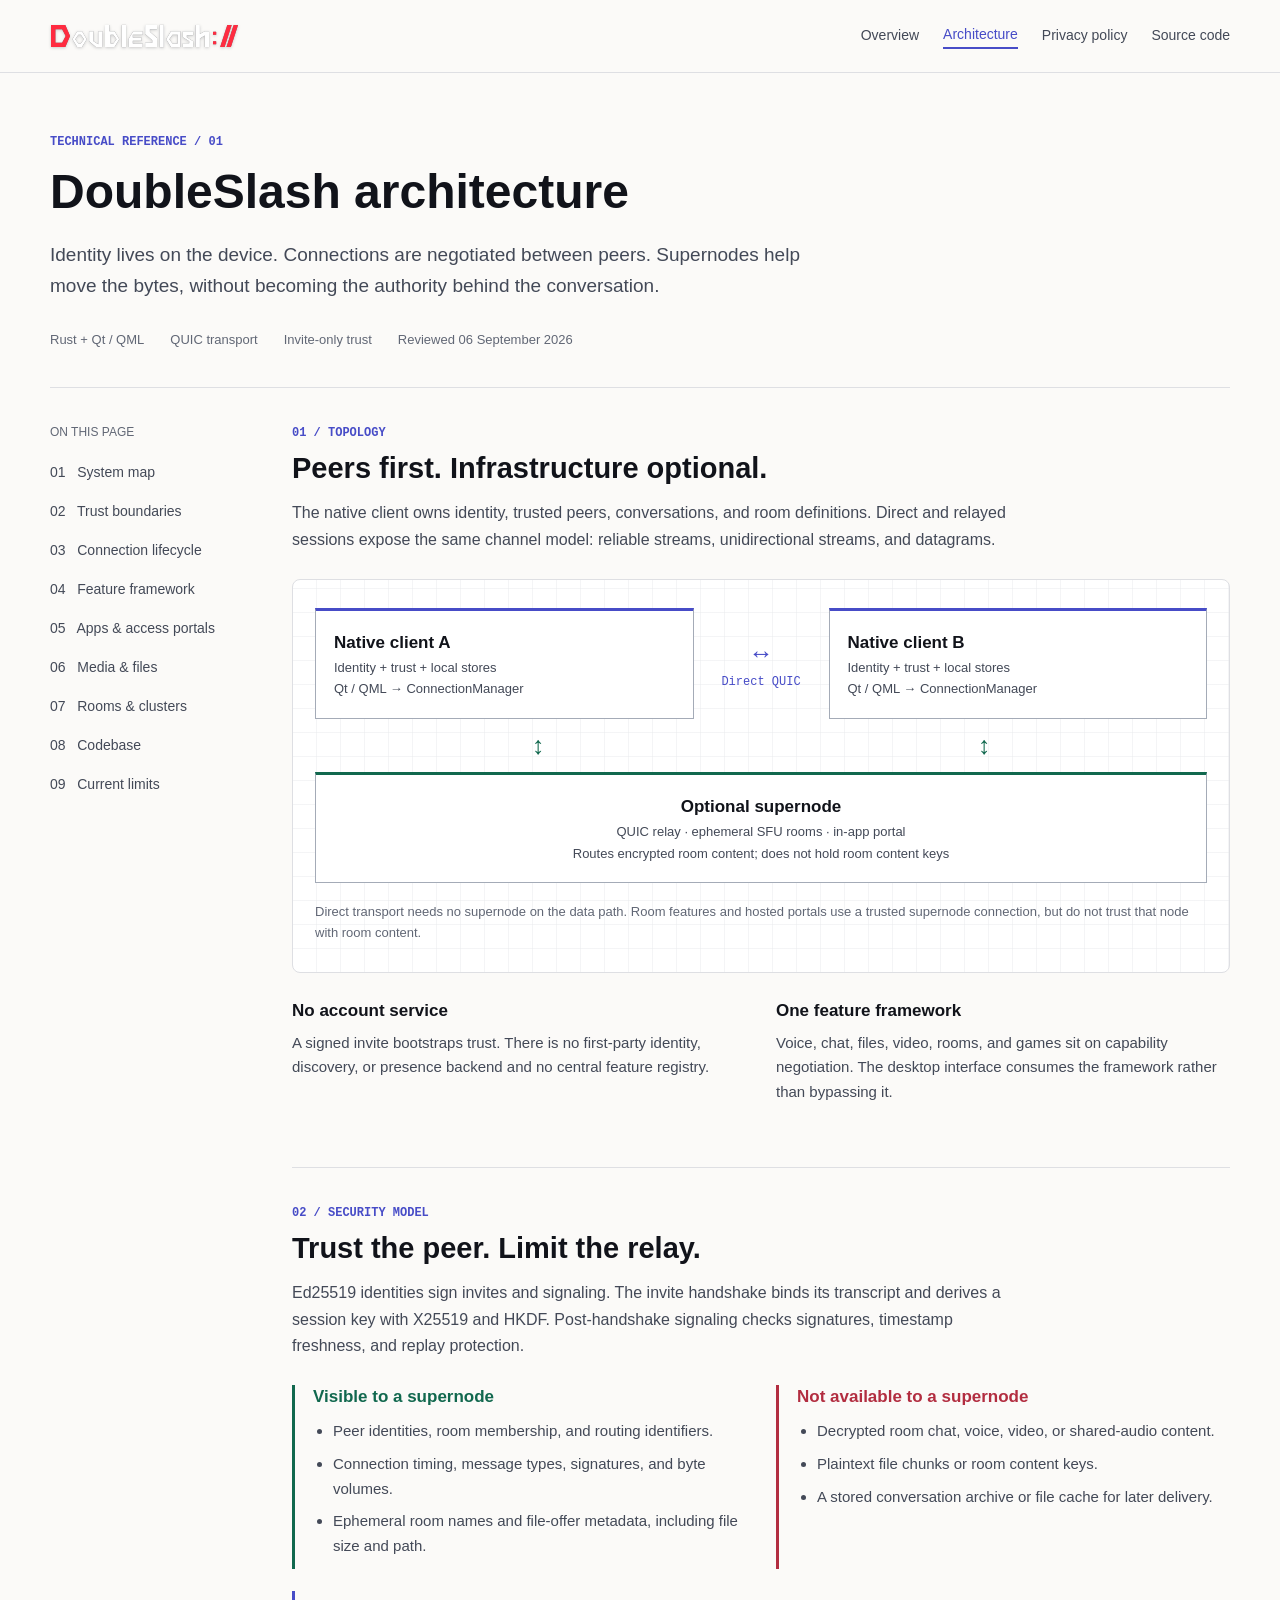
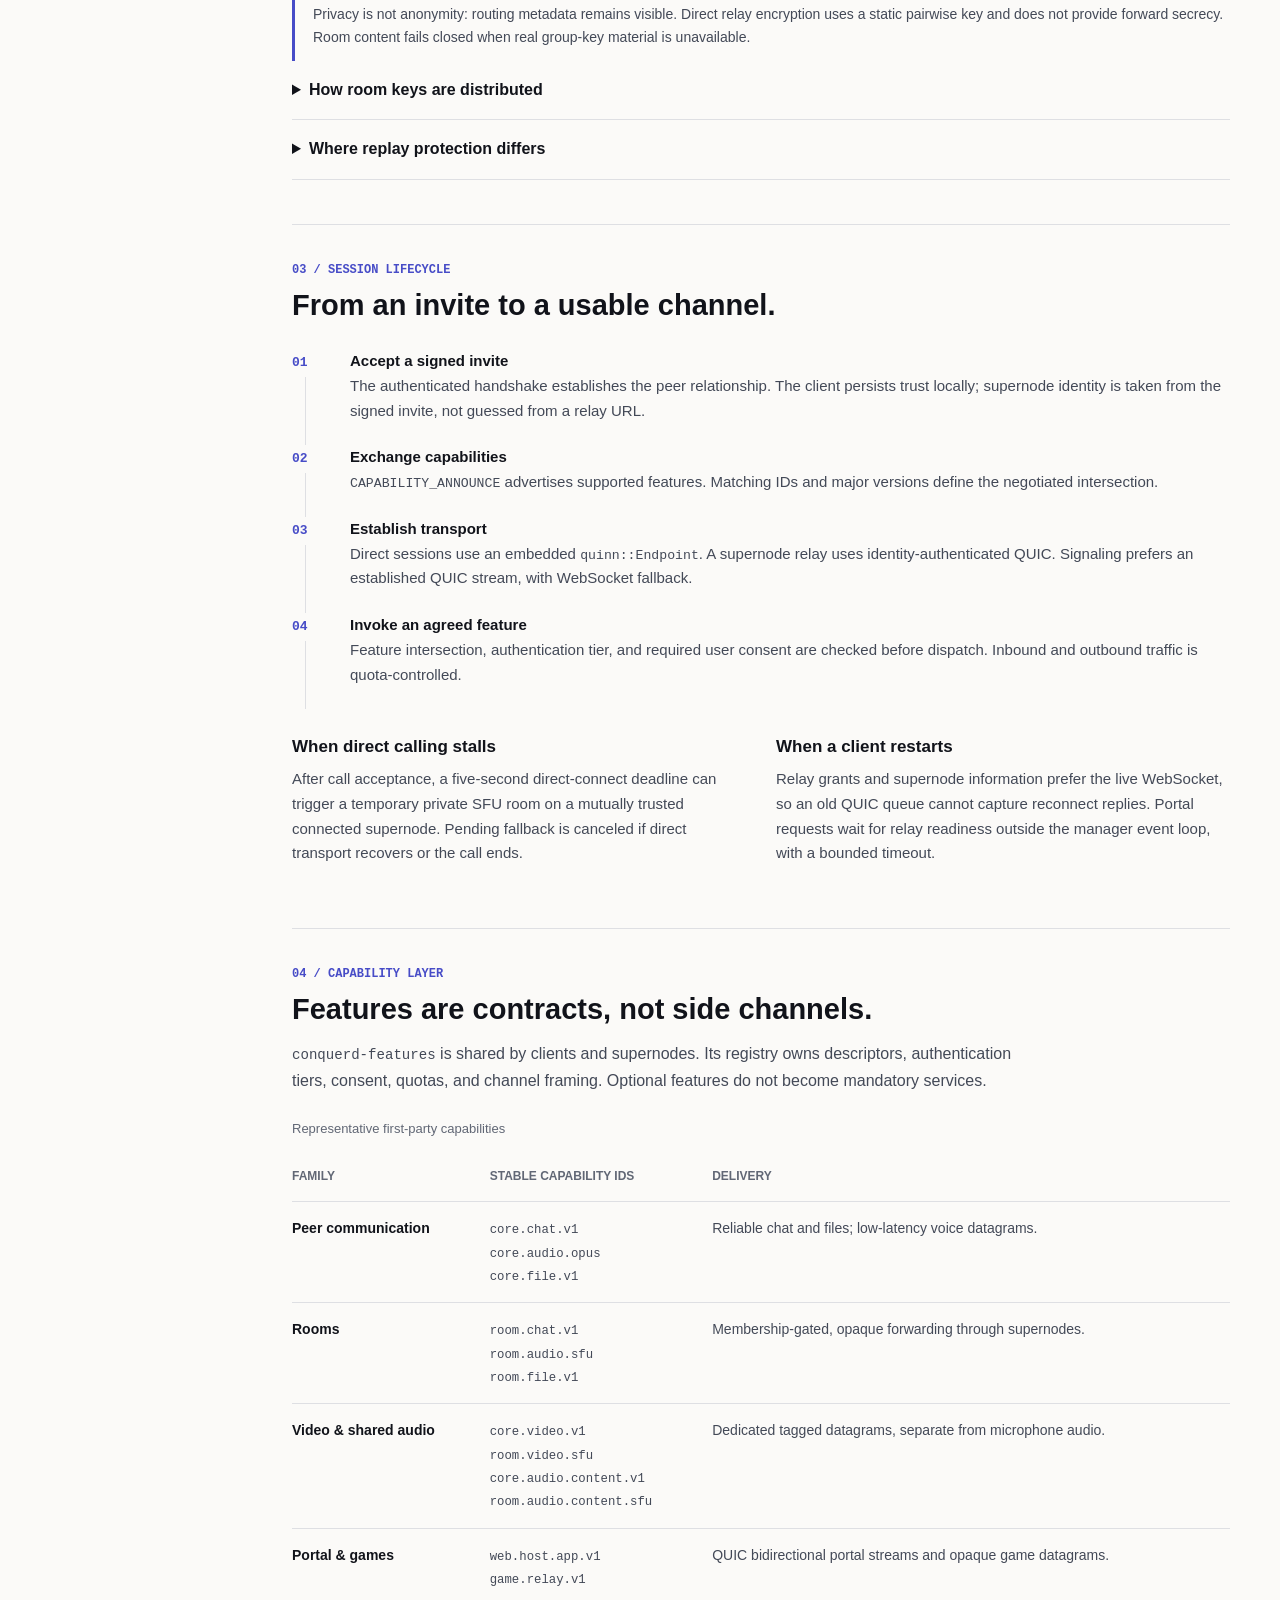
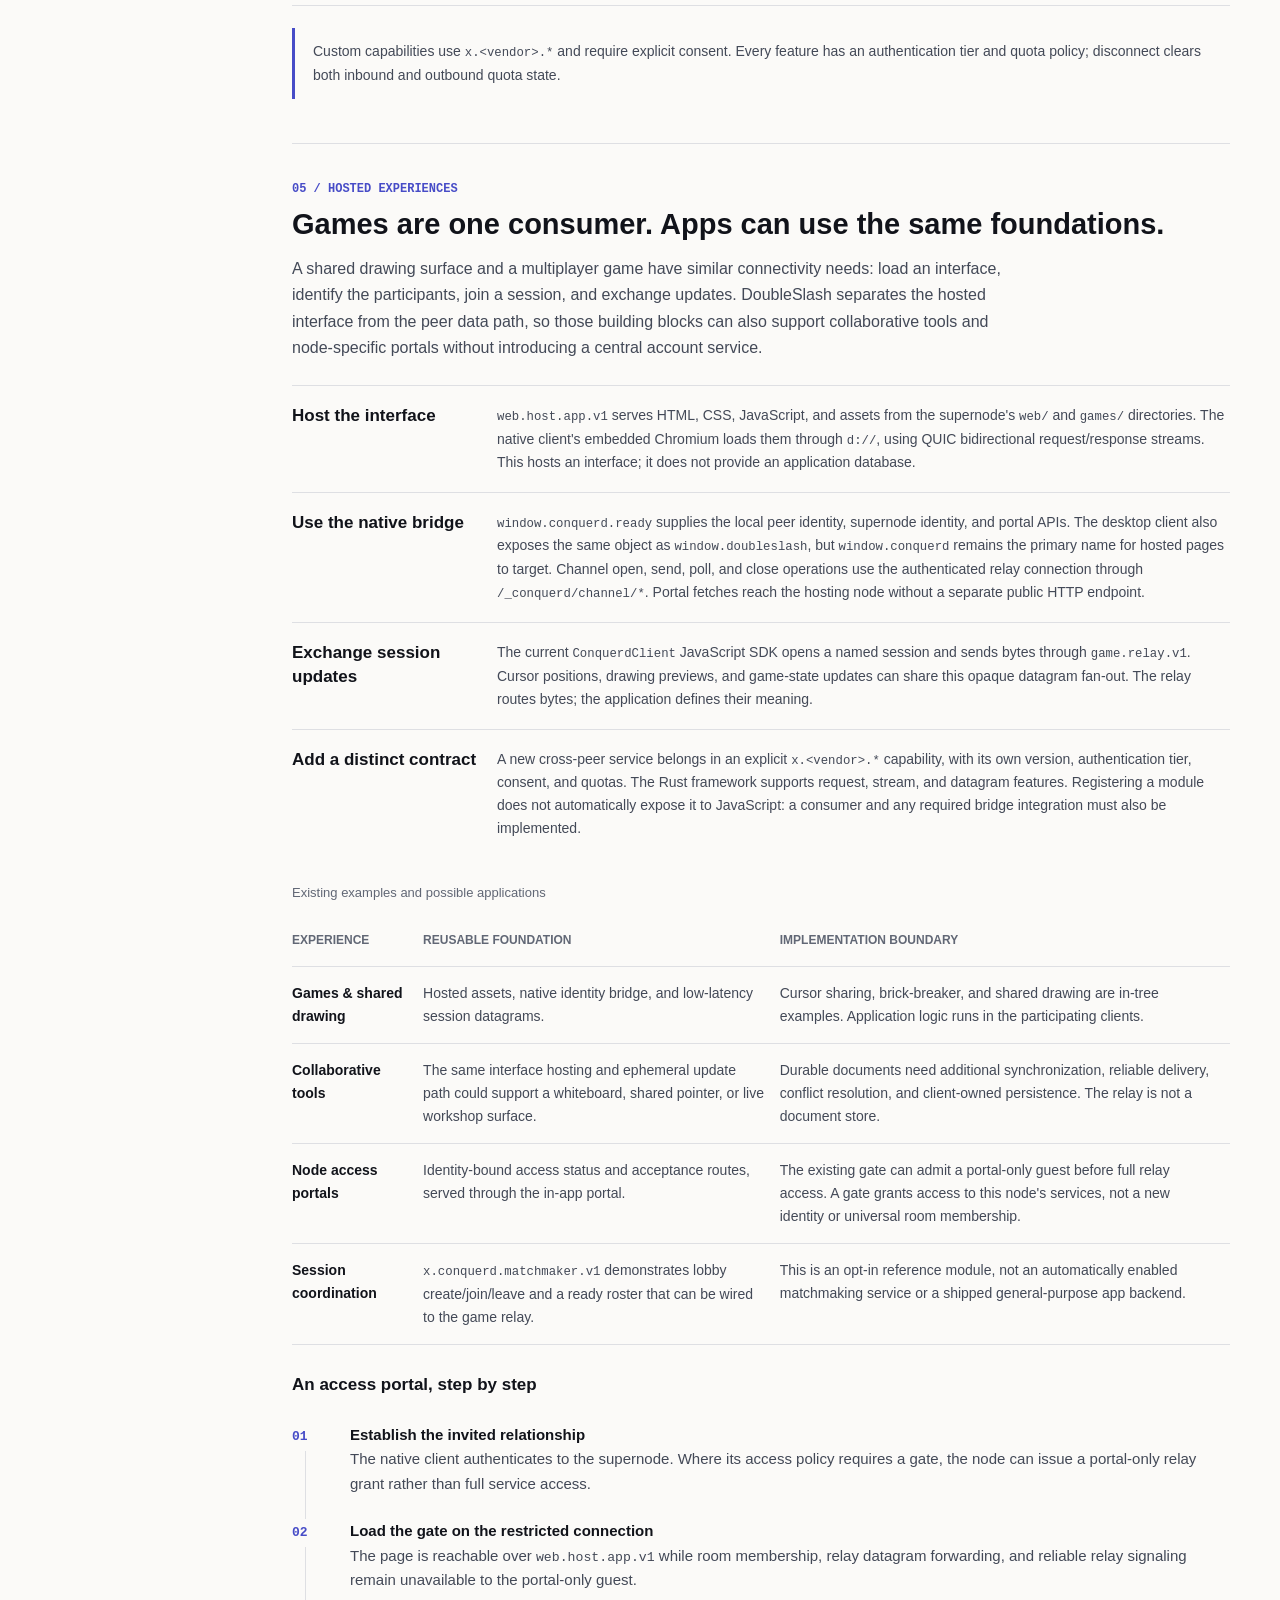
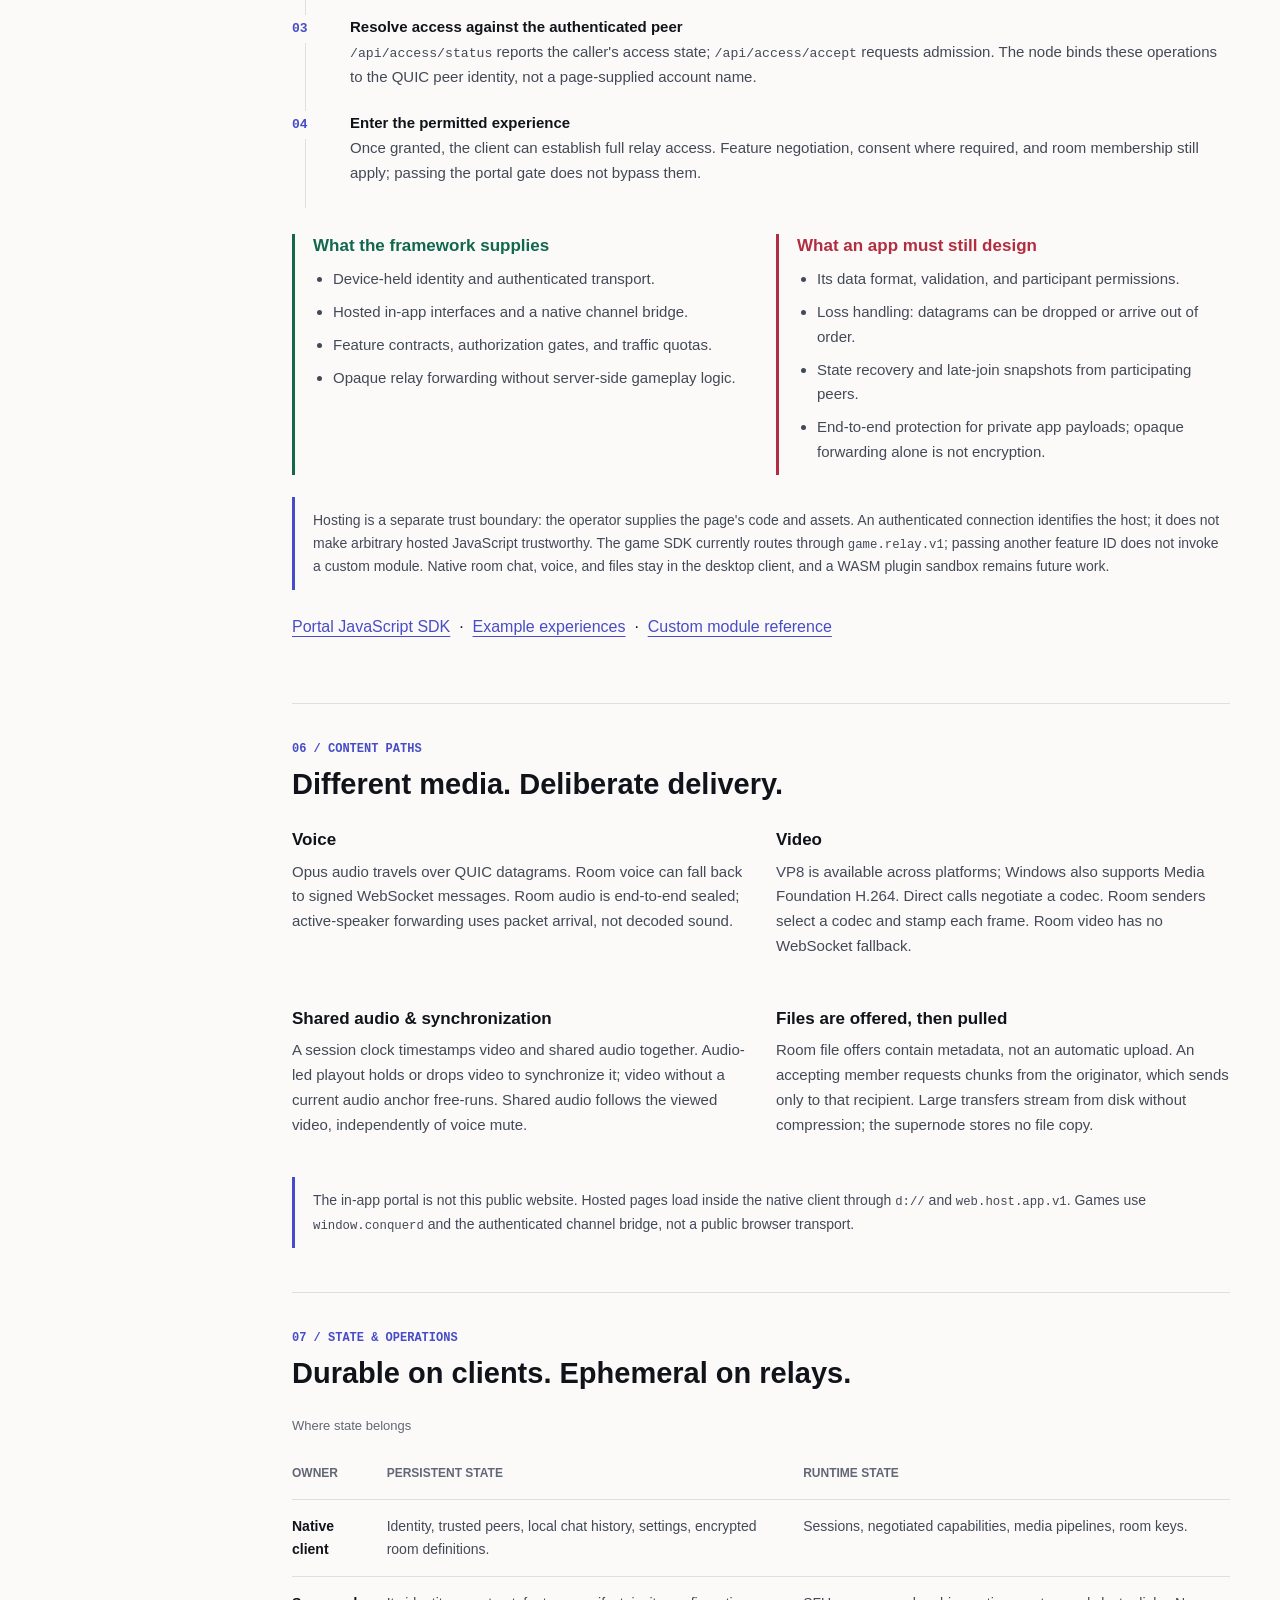
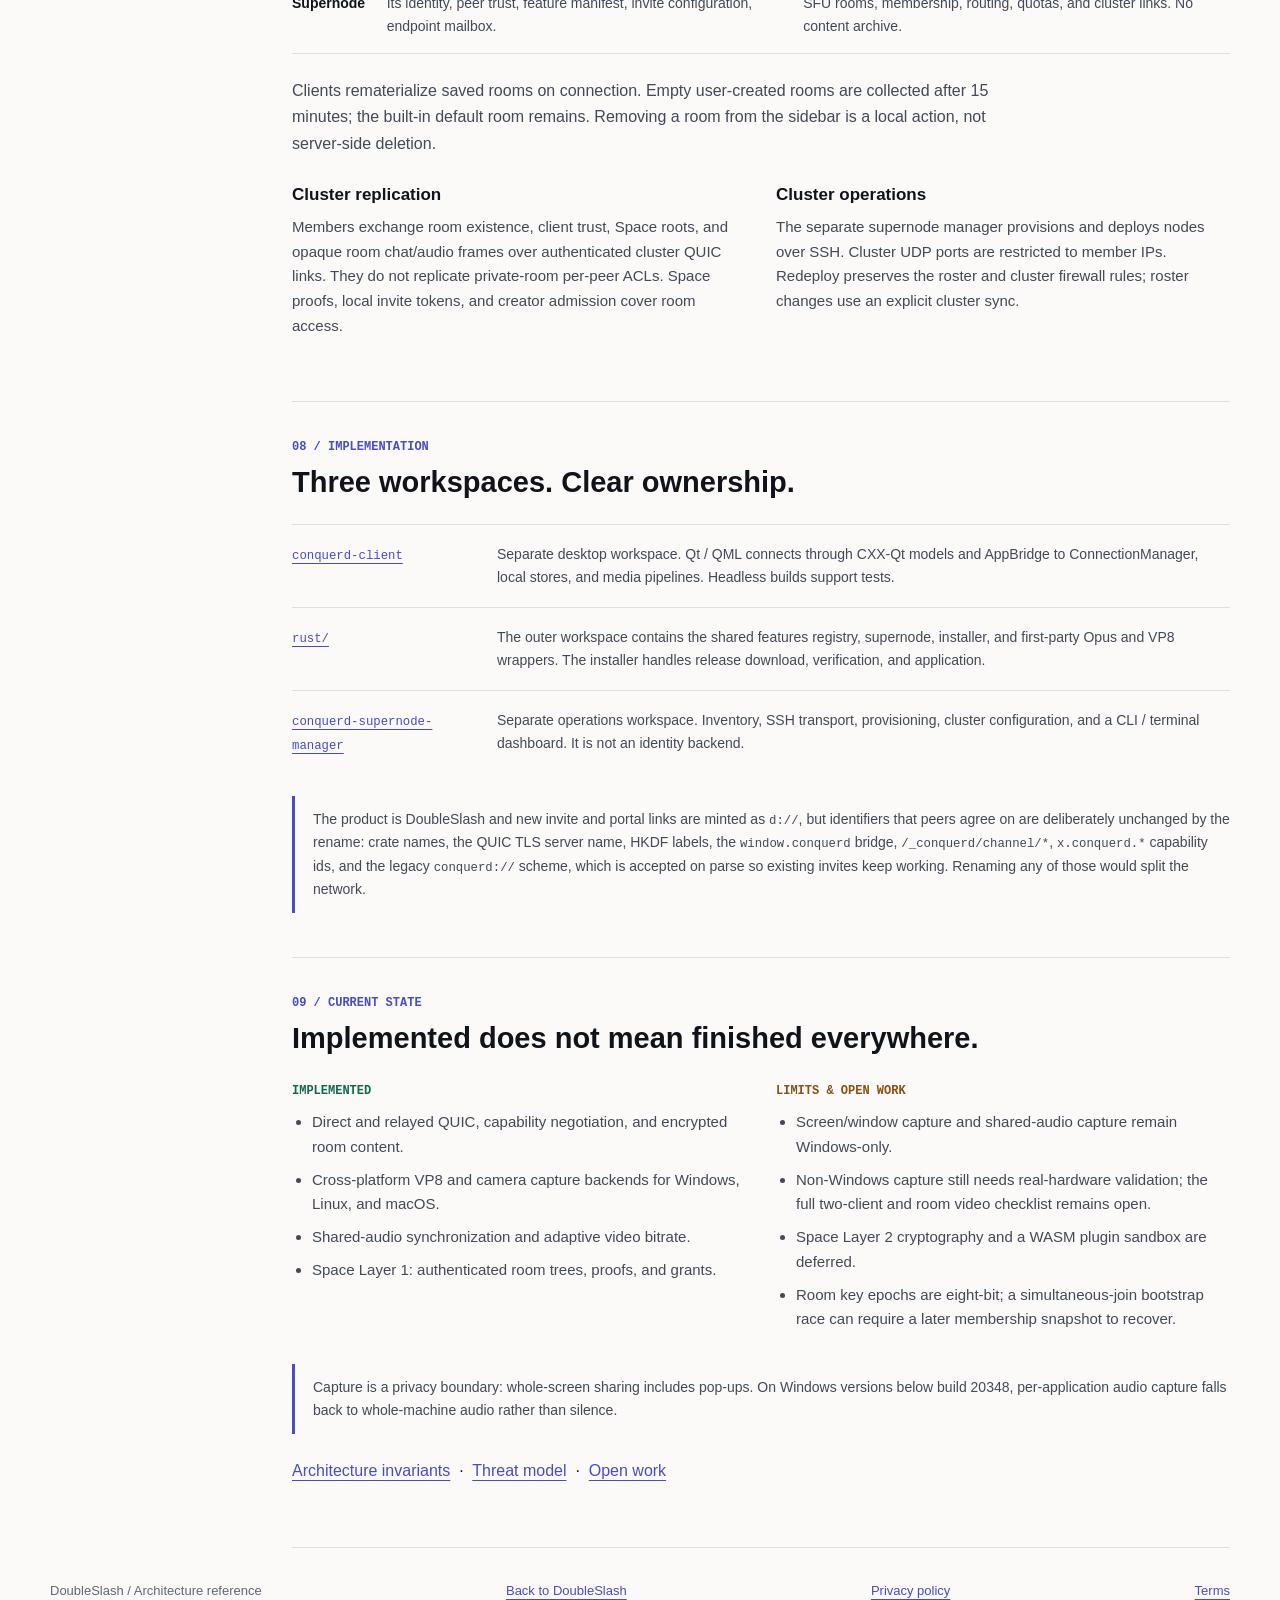
==== commit 1a6ddfce: "Update architecture.html" ====
--- a/architecture.html
+++ b/architecture.html
@@ -105,7 +105,7 @@
   <header>
     <div class="shell topbar">
       <a class="brand" href="index.html" aria-label="DoubleSlash home"><img src="logo-full.svg" alt="DoubleSlash" /></a>
-      <nav aria-label="Main navigation"><a href="index.html">Overview</a><a href="architecture.html" aria-current="page">Architecture</a><a class="source-nav" href="https://github.com/ConquerD/DoubleSlash">Source code</a></nav>
+      <nav aria-label="Main navigation"><a href="index.html">Overview</a><a href="architecture.html" aria-current="page">Architecture</a><a href="https://github.com/ConquerD/DoubleSlash/blob/develop/PRIVACY.md">Privacy policy</a><a class="source-nav" href="https://github.com/ConquerD/DoubleSlash">Source code</a></nav>
     </div>
   </header>
   <main id="main" class="shell">
@@ -199,6 +199,6 @@
       </article>
     </div>
   </main>
-  <footer><div class="shell footer-inner"><span>DoubleSlash / Architecture reference</span><a href="index.html">Back to DoubleSlash</a><a href="https://github.com/ConquerD/DoubleSlash/blob/develop/PRIVACY.md">Privacy disclosures</a></div></footer>
+  <footer><div class="shell footer-inner"><span>DoubleSlash / Architecture reference</span><a href="index.html">Back to DoubleSlash</a><a href="https://github.com/ConquerD/DoubleSlash/blob/develop/PRIVACY.md">Privacy policy</a><a href="https://github.com/ConquerD/DoubleSlash/blob/develop/TERMS.md">Terms</a></div></footer>
 </body>
 </html>
